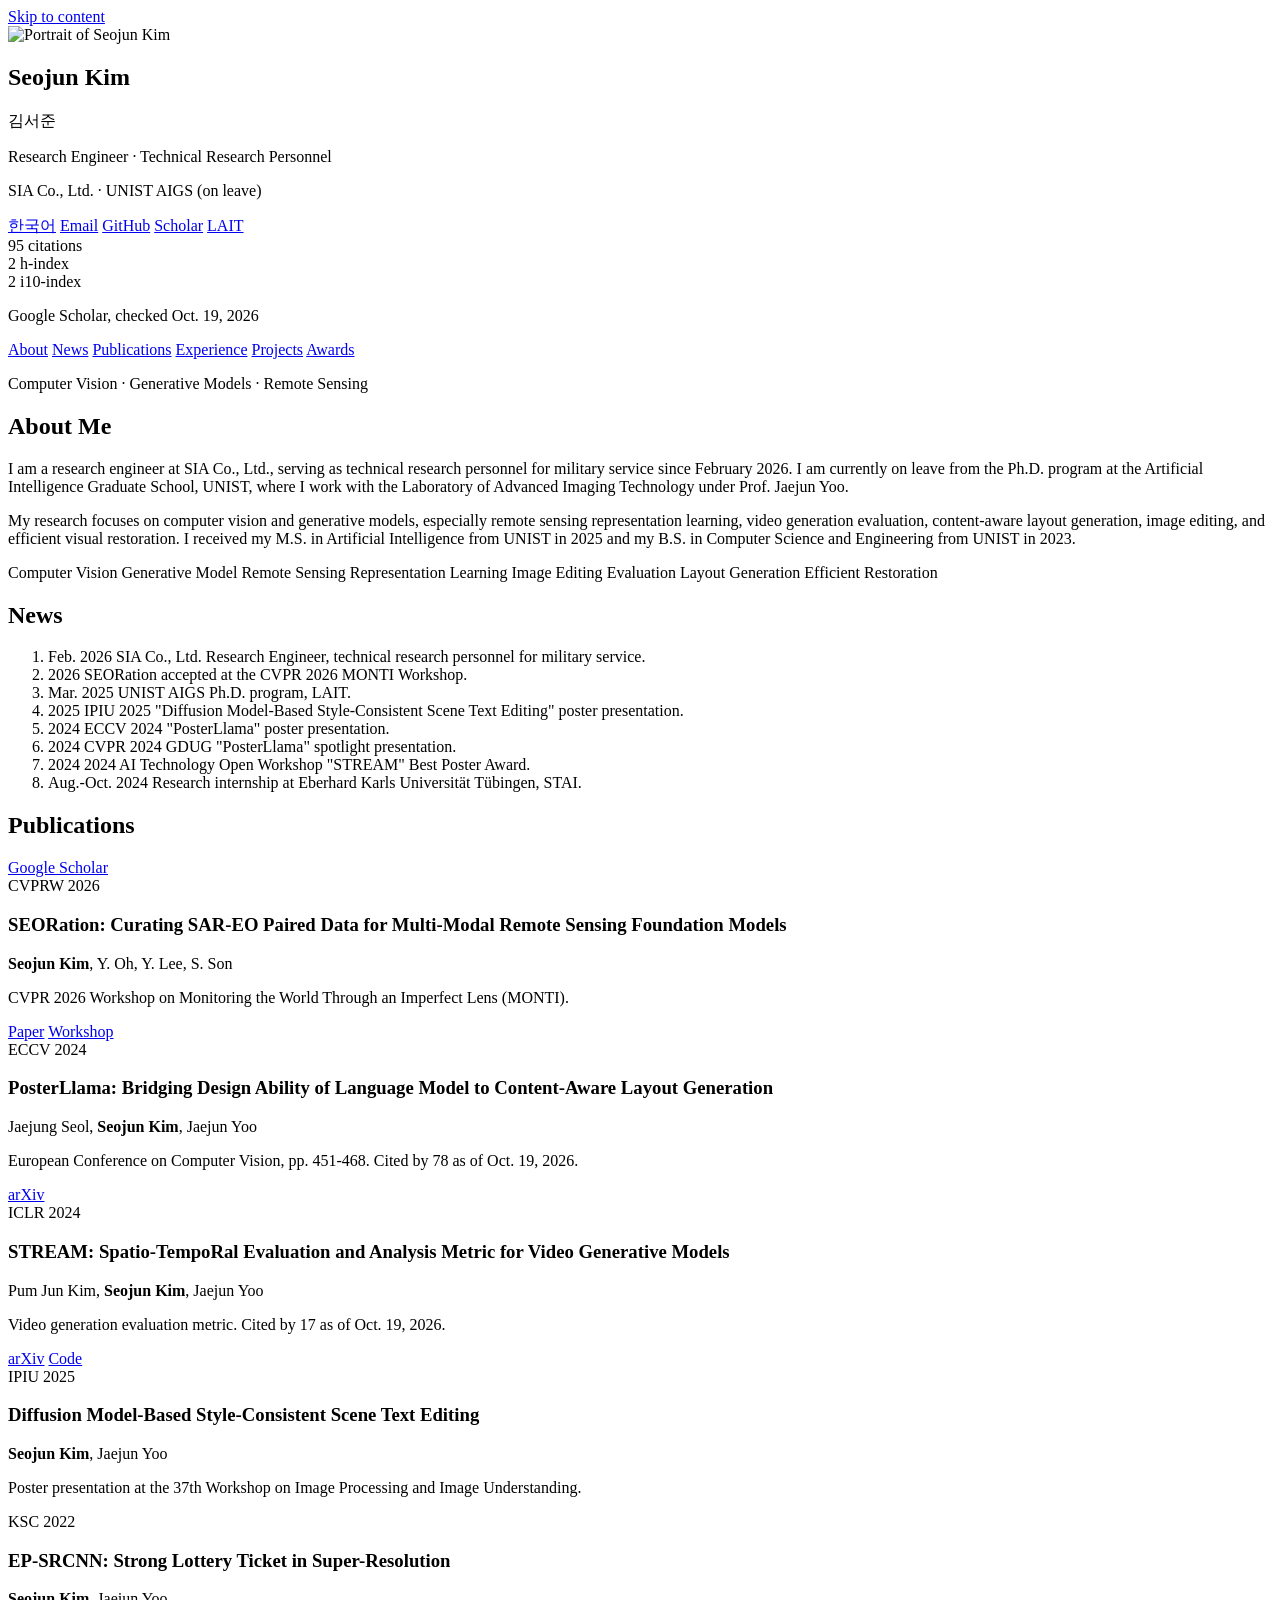
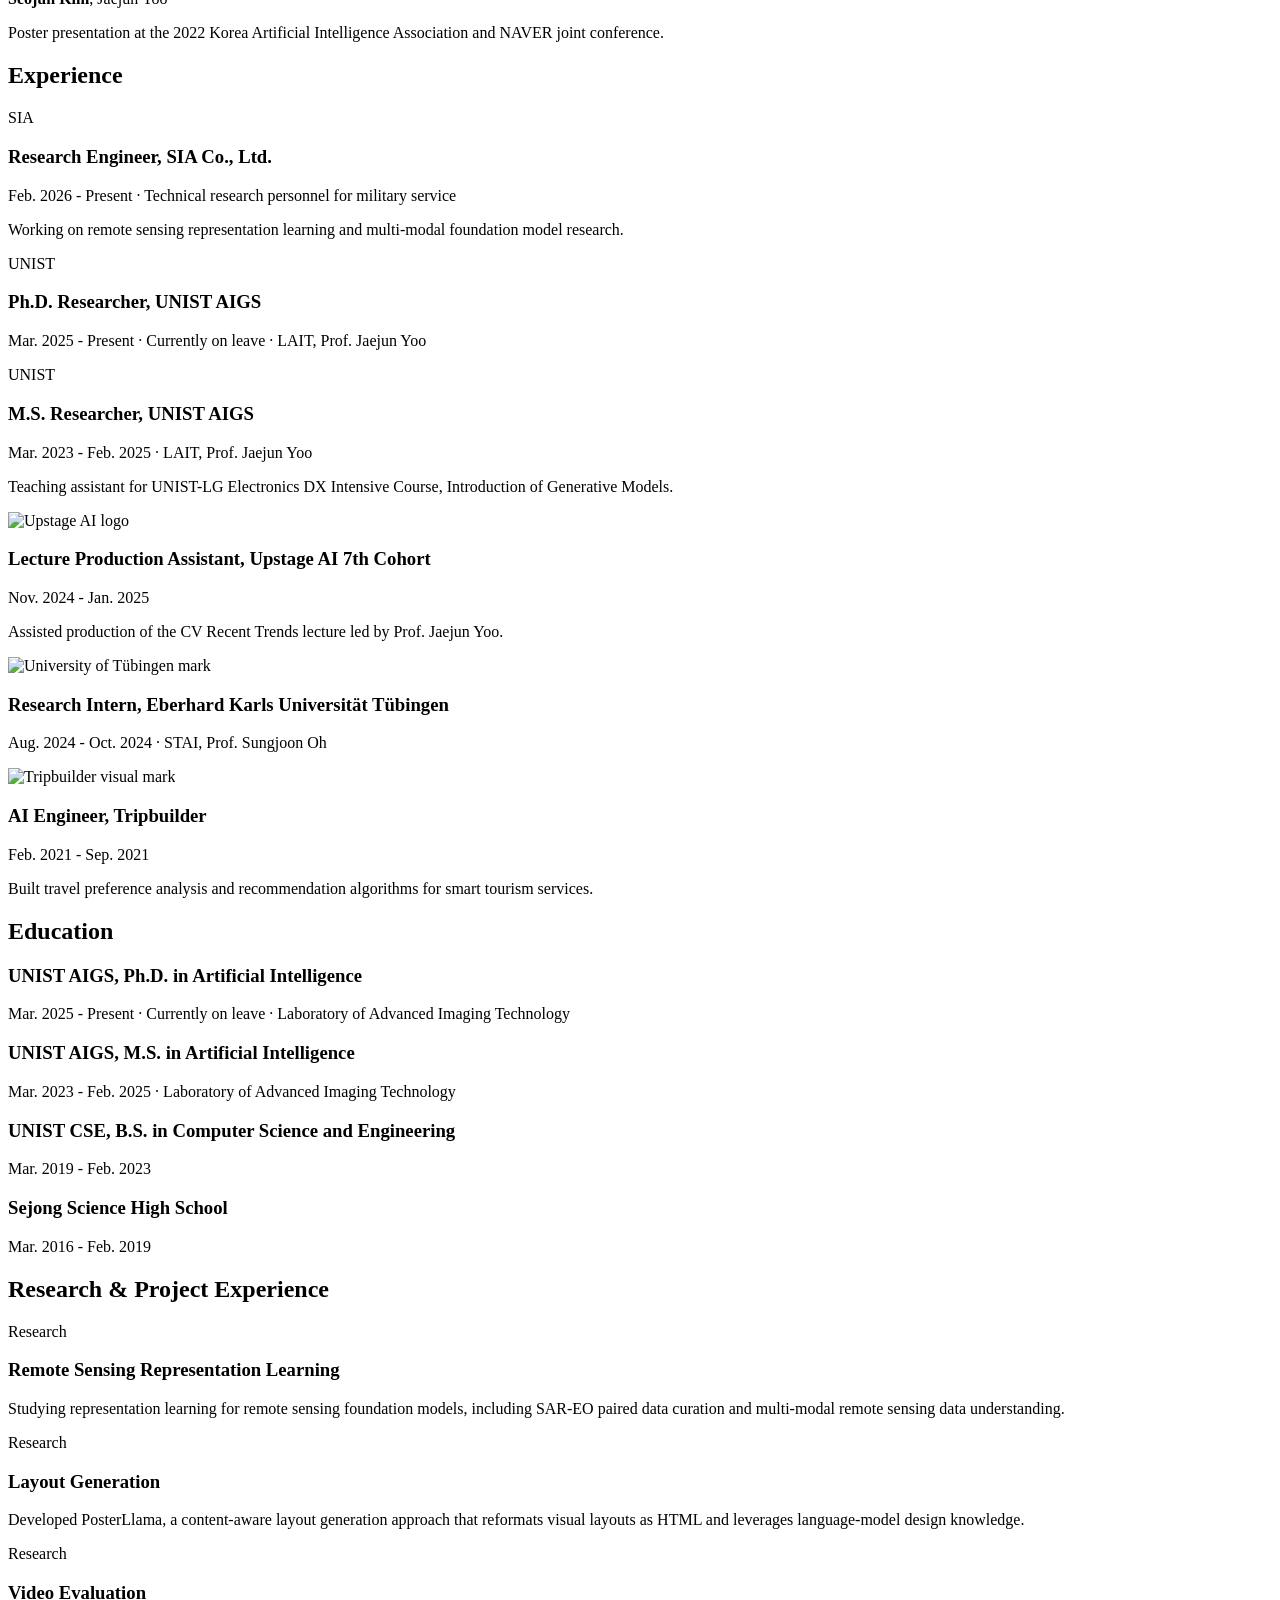
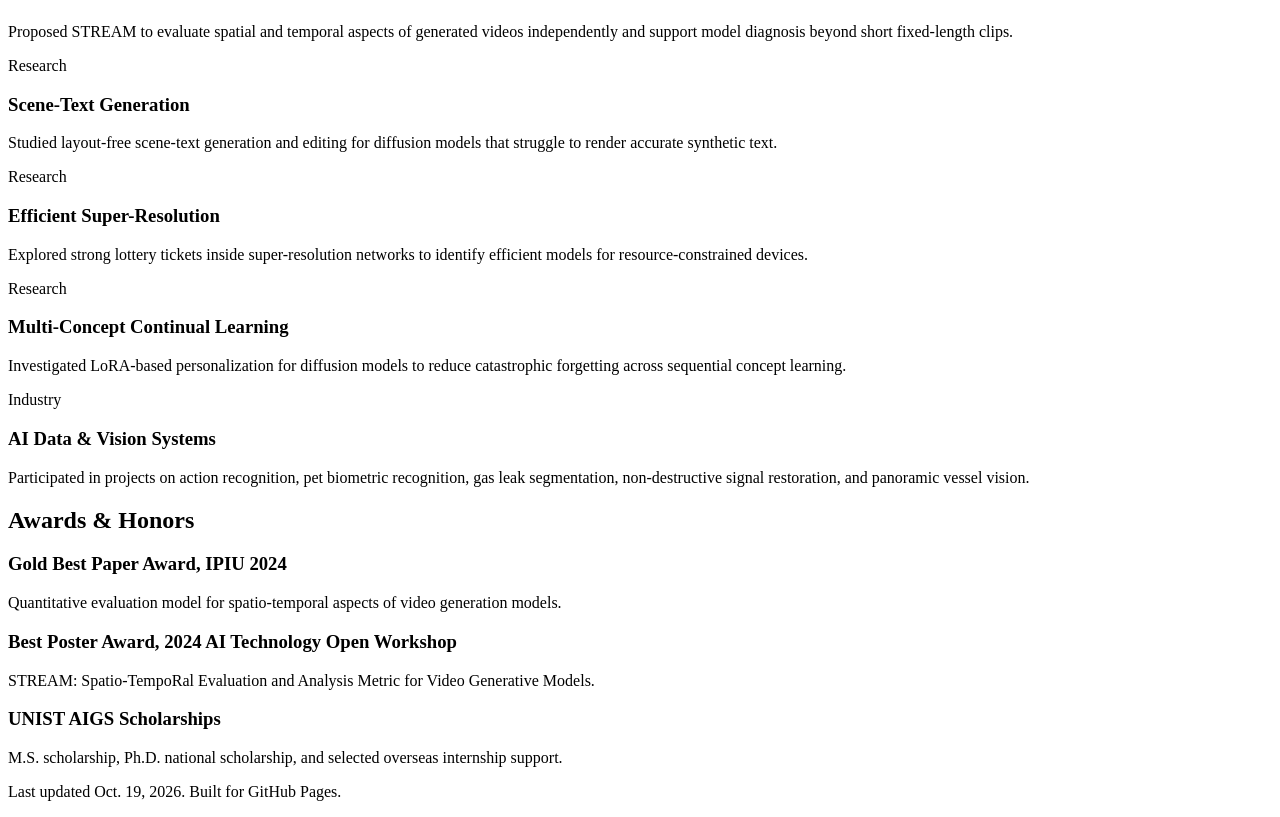
==== index.html @ ec5e0b87 "Update SEORation workshop venue and Scholar citation counts" ====
<!doctype html>
<html lang="en">
  <head>
    <meta charset="utf-8" />
    <meta name="viewport" content="width=device-width, initial-scale=1" />
    <title>Seojun Kim | Research Engineer, SIA</title>
    <meta
      name="description"
      content="Seojun Kim is a research engineer at SIA and a Ph.D. student on leave from AIGS, UNIST, working on computer vision, generative models, image editing, evaluation, and remote sensing representation learning."
    />
    <meta property="og:title" content="Seojun Kim | Research Engineer, SIA" />
    <meta
      property="og:description"
      content="Computer vision researcher working on generative models, image editing, layout generation, evaluation, and remote sensing representation learning."
    />
    <meta property="og:type" content="website" />
    <meta property="og:image" content="assets/profile.jpg" />
    <link rel="alternate" hreflang="en" href="index.html" />
    <link rel="alternate" hreflang="ko" href="ko.html" />
    <link rel="icon" href="assets/favicon.svg" type="image/svg+xml" />
    <link rel="stylesheet" href="styles.css" />
  </head>
  <body>
    <a class="skip-link" href="#content">Skip to content</a>
    <div class="site-shell">
      <aside class="profile-panel" aria-label="Profile">
        <div class="profile-card">
          <img class="portrait" src="assets/profile.jpg" alt="Portrait of Seojun Kim" />
          <h1>Seojun Kim</h1>
          <p class="korean-name">김서준</p>
          <p class="role">Research Engineer · Technical Research Personnel</p>
          <p class="affiliation">SIA Co., Ltd. · UNIST AIGS (on leave)</p>

          <div class="profile-links" aria-label="Profile links">
            <a href="ko.html">한국어</a>
            <a href="mailto:seojun.kim@unist.ac.kr">Email</a>
            <a href="https://github.com/pro2nit" target="_blank" rel="noreferrer">GitHub</a>
            <a
              href="https://scholar.google.com/citations?user=A7OStRMAAAAJ&hl=en"
              target="_blank"
              rel="noreferrer"
              >Scholar</a
            >
            <a href="https://sites.google.com/view/jaejunyoo" target="_blank" rel="noreferrer">LAIT</a>
          </div>
        </div>

        <div class="quick-facts" aria-label="Quick facts">
          <div>
            <span class="fact-number">95</span>
            <span class="fact-label">citations</span>
          </div>
          <div>
            <span class="fact-number">2</span>
            <span class="fact-label">h-index</span>
          </div>
          <div>
            <span class="fact-number">2</span>
            <span class="fact-label">i10-index</span>
          </div>
          <p>Google Scholar, checked <time datetime="2026-10-19">Oct. 19, 2026</time></p>
        </div>

        <nav class="side-nav" aria-label="Page sections">
          <a href="#about">About</a>
          <a href="#news">News</a>
          <a href="#publications">Publications</a>
          <a href="#experience">Experience</a>
          <a href="#projects">Projects</a>
          <a href="#awards">Awards</a>
        </nav>
      </aside>

      <main id="content">
        <section id="about" class="section intro">
          <p class="eyebrow">Computer Vision · Generative Models · Remote Sensing</p>
          <h2>About Me</h2>
          <p>
            I am a research engineer at SIA Co., Ltd., serving as technical research personnel for
            military service since February 2026. I am currently on leave from the Ph.D. program at the
            Artificial Intelligence Graduate School, UNIST, where I work with the Laboratory of Advanced
            Imaging Technology under Prof. Jaejun Yoo.
          </p>
          <p>
            My research focuses on computer vision and generative models, especially remote sensing
            representation learning, video generation evaluation, content-aware layout generation, image
            editing, and efficient visual restoration. I received my M.S. in Artificial Intelligence from
            UNIST in 2025 and my B.S. in Computer Science and Engineering from UNIST in 2023.
          </p>

          <div class="interest-grid" aria-label="Research interests">
            <span>Computer Vision</span>
            <span>Generative Model</span>
            <span>Remote Sensing</span>
            <span>Representation Learning</span>
            <span>Image Editing</span>
            <span>Evaluation</span>
            <span>Layout Generation</span>
            <span>Efficient Restoration</span>
          </div>
        </section>

        <section id="news" class="section">
          <h2>News</h2>
          <ol class="news-list">
            <li>
              <time datetime="2026-02">Feb. 2026</time>
              SIA Co., Ltd. Research Engineer, technical research personnel for military service.
            </li>
            <li>
              <time datetime="2026">2026</time>
              SEORation accepted at the CVPR 2026 MONTI Workshop.
            </li>
            <li>
              <time datetime="2025-03">Mar. 2025</time>
              UNIST AIGS Ph.D. program, LAIT.
            </li>
            <li>
              <time datetime="2025">2025</time>
              IPIU 2025 "Diffusion Model-Based Style-Consistent Scene Text Editing" poster presentation.
            </li>
            <li>
              <time datetime="2024">2024</time>
              ECCV 2024 "PosterLlama" poster presentation.
            </li>
            <li>
              <time datetime="2024">2024</time>
              CVPR 2024 GDUG "PosterLlama" spotlight presentation.
            </li>
            <li>
              <time datetime="2024">2024</time>
              2024 AI Technology Open Workshop "STREAM" Best Poster Award.
            </li>
            <li>
              <time datetime="2024-08">Aug.-Oct. 2024</time>
              Research internship at Eberhard Karls Universität Tübingen, STAI.
            </li>
          </ol>
        </section>

        <section id="publications" class="section">
          <div class="section-heading">
            <h2>Publications</h2>
            <a
              href="https://scholar.google.com/citations?user=A7OStRMAAAAJ&hl=en"
              target="_blank"
              rel="noreferrer"
              >Google Scholar</a
            >
          </div>

          <article class="publication">
            <div class="venue">CVPRW 2026</div>
            <div>
              <h3>SEORation: Curating SAR-EO Paired Data for Multi-Modal Remote Sensing Foundation Models</h3>
              <p class="authors"><strong>Seojun Kim</strong>, Y. Oh, Y. Lee, S. Son</p>
              <p class="meta">
                CVPR 2026 Workshop on Monitoring the World Through an Imperfect Lens (MONTI).
              </p>
              <a href="https://openreview.net/forum?id=Ob6eVCvPUp" target="_blank" rel="noreferrer">Paper</a>
              <a href="https://sites.google.com/view/monti2026/home" target="_blank" rel="noreferrer"
                >Workshop</a
              >
            </div>
          </article>

          <article class="publication">
            <div class="venue">ECCV 2024</div>
            <div>
              <h3>PosterLlama: Bridging Design Ability of Language Model to Content-Aware Layout Generation</h3>
              <p class="authors">Jaejung Seol, <strong>Seojun Kim</strong>, Jaejun Yoo</p>
              <p class="meta">European Conference on Computer Vision, pp. 451-468. Cited by 78 as of Oct. 19, 2026.</p>
              <a href="https://arxiv.org/abs/2404.00995" target="_blank" rel="noreferrer">arXiv</a>
            </div>
          </article>

          <article class="publication">
            <div class="venue">ICLR 2024</div>
            <div>
              <h3>STREAM: Spatio-TempoRal Evaluation and Analysis Metric for Video Generative Models</h3>
              <p class="authors">Pum Jun Kim, <strong>Seojun Kim</strong>, Jaejun Yoo</p>
              <p class="meta">Video generation evaluation metric. Cited by 17 as of Oct. 19, 2026.</p>
              <a href="https://arxiv.org/abs/2403.09669" target="_blank" rel="noreferrer">arXiv</a>
              <a href="https://github.com/pro2nit/STREAM" target="_blank" rel="noreferrer">Code</a>
            </div>
          </article>

          <article class="publication">
            <div class="venue">IPIU 2025</div>
            <div>
              <h3>Diffusion Model-Based Style-Consistent Scene Text Editing</h3>
              <p class="authors"><strong>Seojun Kim</strong>, Jaejun Yoo</p>
              <p class="meta">Poster presentation at the 37th Workshop on Image Processing and Image Understanding.</p>
            </div>
          </article>

          <article class="publication">
            <div class="venue">KSC 2022</div>
            <div>
              <h3>EP-SRCNN: Strong Lottery Ticket in Super-Resolution</h3>
              <p class="authors"><strong>Seojun Kim</strong>, Jaejun Yoo</p>
              <p class="meta">Poster presentation at the 2022 Korea Artificial Intelligence Association and NAVER joint conference.</p>
            </div>
          </article>
        </section>

        <section id="experience" class="section">
          <h2>Experience</h2>
          <div class="timeline">
            <article>
              <span class="org-mark" aria-label="SIA">SIA</span>
              <div>
                <h3>Research Engineer, SIA Co., Ltd.</h3>
                <p class="meta">Feb. 2026 - Present · Technical research personnel for military service</p>
                <p>Working on remote sensing representation learning and multi-modal foundation model research.</p>
              </div>
            </article>
            <article>
              <span class="org-mark" aria-label="UNIST">UNIST</span>
              <div>
                <h3>Ph.D. Researcher, UNIST AIGS</h3>
                <p class="meta">Mar. 2025 - Present · Currently on leave · LAIT, Prof. Jaejun Yoo</p>
              </div>
            </article>
            <article>
              <span class="org-mark" aria-label="UNIST">UNIST</span>
              <div>
                <h3>M.S. Researcher, UNIST AIGS</h3>
                <p class="meta">Mar. 2023 - Feb. 2025 · LAIT, Prof. Jaejun Yoo</p>
                <p>Teaching assistant for UNIST-LG Electronics DX Intensive Course, Introduction of Generative Models.</p>
              </div>
            </article>
            <article>
              <img src="assets/upstageai_logo.jpeg" alt="Upstage AI logo" />
              <div>
                <h3>Lecture Production Assistant, Upstage AI 7th Cohort</h3>
                <p class="meta">Nov. 2024 - Jan. 2025</p>
                <p>Assisted production of the CV Recent Trends lecture led by Prof. Jaejun Yoo.</p>
              </div>
            </article>
            <article>
              <img src="assets/tubingen.png" alt="University of Tübingen mark" />
              <div>
                <h3>Research Intern, Eberhard Karls Universität Tübingen</h3>
                <p class="meta">Aug. 2024 - Oct. 2024 · STAI, Prof. Sungjoon Oh</p>
              </div>
            </article>
            <article>
              <img src="assets/tripbuilder.png" alt="Tripbuilder visual mark" />
              <div>
                <h3>AI Engineer, Tripbuilder</h3>
                <p class="meta">Feb. 2021 - Sep. 2021</p>
                <p>Built travel preference analysis and recommendation algorithms for smart tourism services.</p>
              </div>
            </article>
          </div>
        </section>

        <section id="education" class="section">
          <h2>Education</h2>
          <div class="compact-list">
            <article>
              <h3>UNIST AIGS, Ph.D. in Artificial Intelligence</h3>
              <p>Mar. 2025 - Present · Currently on leave · Laboratory of Advanced Imaging Technology</p>
            </article>
            <article>
              <h3>UNIST AIGS, M.S. in Artificial Intelligence</h3>
              <p>Mar. 2023 - Feb. 2025 · Laboratory of Advanced Imaging Technology</p>
            </article>
            <article>
              <h3>UNIST CSE, B.S. in Computer Science and Engineering</h3>
              <p>Mar. 2019 - Feb. 2023</p>
            </article>
            <article>
              <h3>Sejong Science High School</h3>
              <p>Mar. 2016 - Feb. 2019</p>
            </article>
          </div>
        </section>

        <section id="projects" class="section">
          <h2>Research & Project Experience</h2>
          <div class="project-grid">
            <article>
              <span class="tag">Research</span>
              <h3>Remote Sensing Representation Learning</h3>
              <p>
                Studying representation learning for remote sensing foundation models, including SAR-EO paired data
                curation and multi-modal remote sensing data understanding.
              </p>
            </article>
            <article>
              <span class="tag">Research</span>
              <h3>Layout Generation</h3>
              <p>
                Developed PosterLlama, a content-aware layout generation approach that reformats visual layouts as HTML
                and leverages language-model design knowledge.
              </p>
            </article>
            <article>
              <span class="tag">Research</span>
              <h3>Video Evaluation</h3>
              <p>
                Proposed STREAM to evaluate spatial and temporal aspects of generated videos independently and support
                model diagnosis beyond short fixed-length clips.
              </p>
            </article>
            <article>
              <span class="tag">Research</span>
              <h3>Scene-Text Generation</h3>
              <p>
                Studied layout-free scene-text generation and editing for diffusion models that struggle to render
                accurate synthetic text.
              </p>
            </article>
            <article>
              <span class="tag">Research</span>
              <h3>Efficient Super-Resolution</h3>
              <p>
                Explored strong lottery tickets inside super-resolution networks to identify efficient models for
                resource-constrained devices.
              </p>
            </article>
            <article>
              <span class="tag">Research</span>
              <h3>Multi-Concept Continual Learning</h3>
              <p>
                Investigated LoRA-based personalization for diffusion models to reduce catastrophic forgetting across
                sequential concept learning.
              </p>
            </article>
            <article>
              <span class="tag">Industry</span>
              <h3>AI Data & Vision Systems</h3>
              <p>
                Participated in projects on action recognition, pet biometric recognition, gas leak segmentation,
                non-destructive signal restoration, and panoramic vessel vision.
              </p>
            </article>
          </div>
        </section>

        <section id="awards" class="section">
          <h2>Awards & Honors</h2>
          <div class="compact-list">
            <article>
              <h3>Gold Best Paper Award, IPIU 2024</h3>
              <p>Quantitative evaluation model for spatio-temporal aspects of video generation models.</p>
            </article>
            <article>
              <h3>Best Poster Award, 2024 AI Technology Open Workshop</h3>
              <p>STREAM: Spatio-TempoRal Evaluation and Analysis Metric for Video Generative Models.</p>
            </article>
            <article>
              <h3>UNIST AIGS Scholarships</h3>
              <p>M.S. scholarship, Ph.D. national scholarship, and selected overseas internship support.</p>
            </article>
          </div>
        </section>

        <footer class="site-footer">
          <p>Last updated <time datetime="2026-10-19">Oct. 19, 2026</time>. Built for GitHub Pages.</p>
        </footer>
      </main>
    </div>
  </body>
</html>
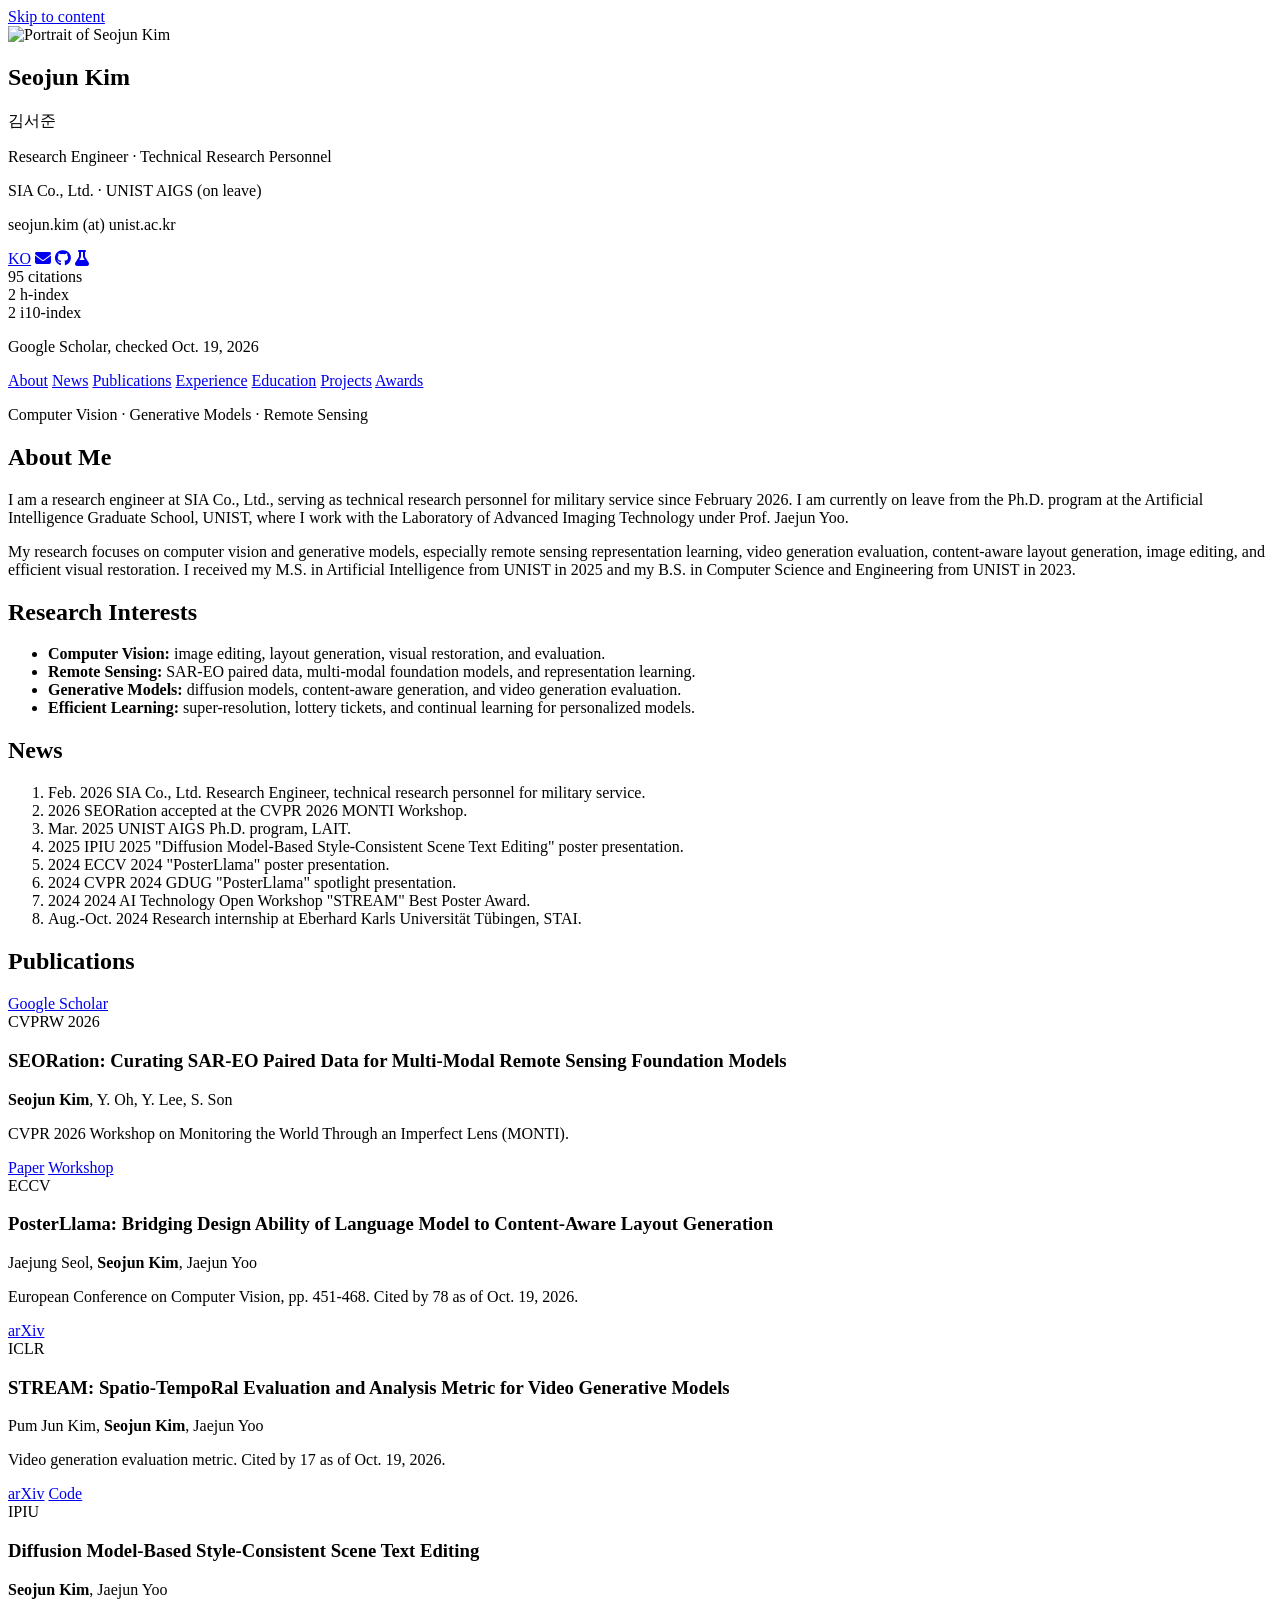
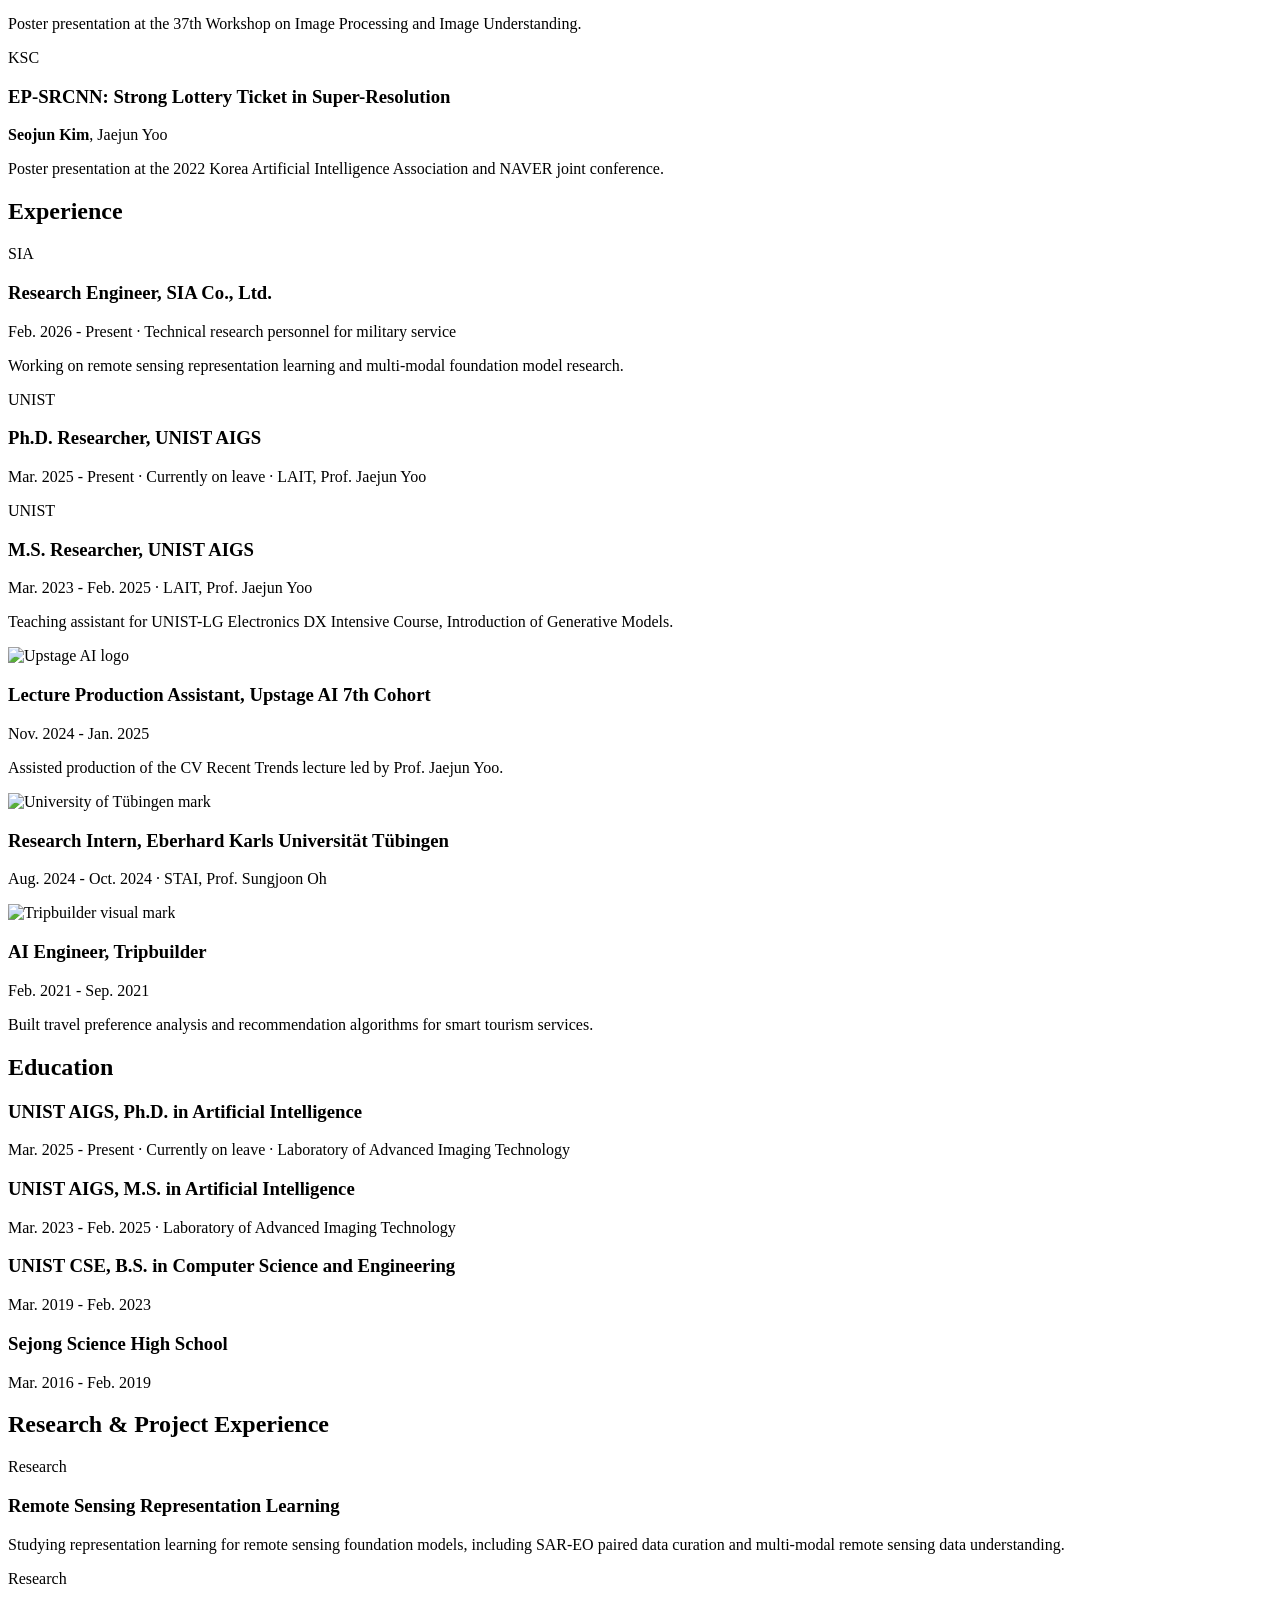
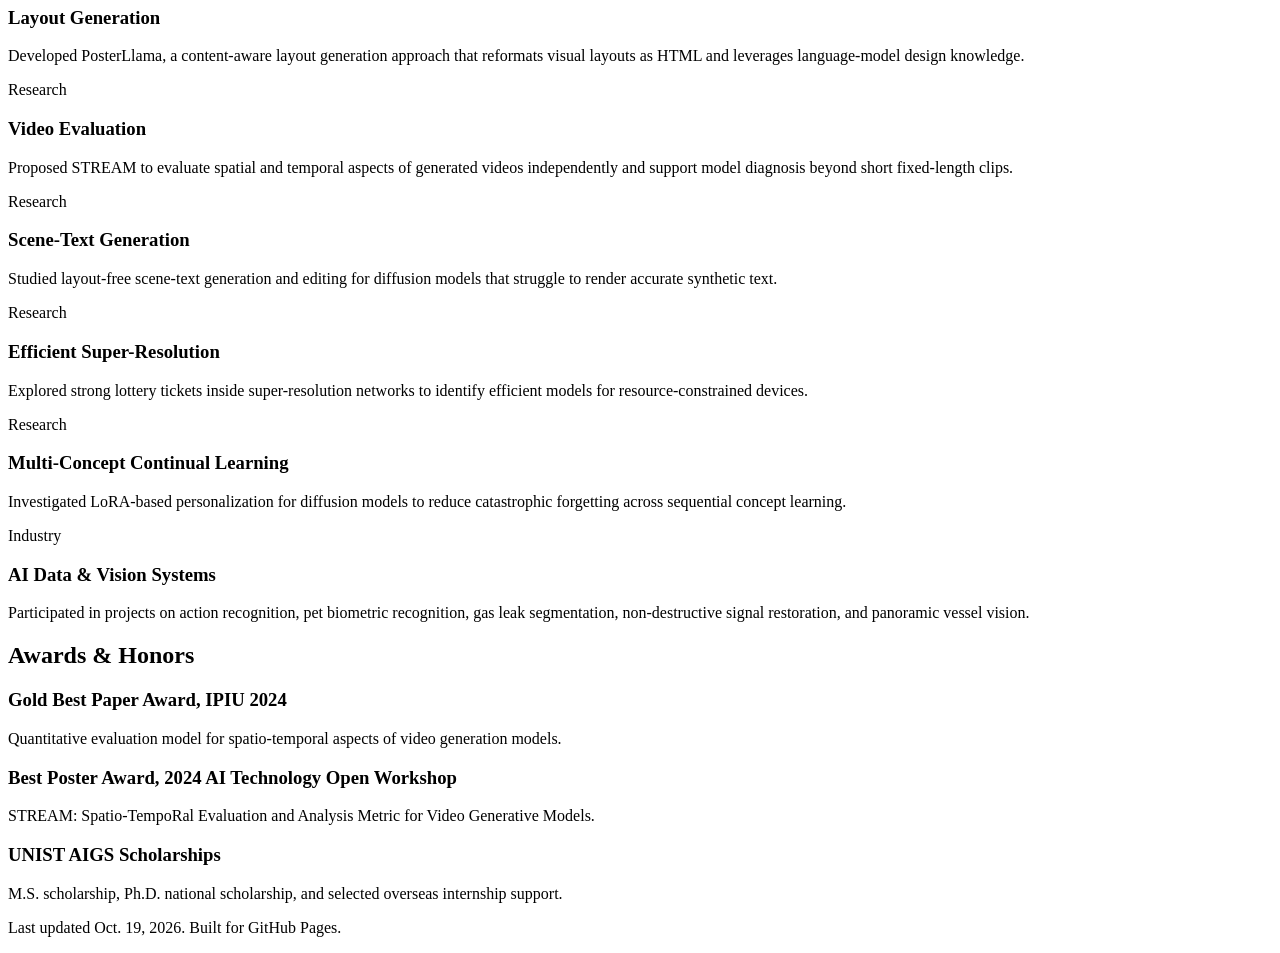
==== commit 8b9ace1b: "Update SEORation workshop venue and Scholar citation counts" ====
--- a/index.html
+++ b/index.html
@@ -8,6 +8,7 @@
       name="description"
       content="Seojun Kim is a research engineer at SIA and a Ph.D. student on leave from AIGS, UNIST, working on computer vision, generative models, image editing, evaluation, and remote sensing representation learning."
     />
+    <meta name="author" content="Seojun Kim" />
     <meta property="og:title" content="Seojun Kim | Research Engineer, SIA" />
     <meta
       property="og:description"
@@ -15,6 +16,14 @@
     />
     <meta property="og:type" content="website" />
     <meta property="og:image" content="assets/profile.jpg" />
+    <link
+      rel="stylesheet"
+      href="https://cdnjs.cloudflare.com/ajax/libs/academicons/1.8.6/css/academicons.min.css"
+    />
+    <link
+      rel="stylesheet"
+      href="https://cdnjs.cloudflare.com/ajax/libs/font-awesome/6.4.2/css/all.min.css"
+    />
     <link rel="alternate" hreflang="en" href="index.html" />
     <link rel="alternate" hreflang="ko" href="ko.html" />
     <link rel="icon" href="assets/favicon.svg" type="image/svg+xml" />
@@ -30,18 +39,32 @@
           <p class="korean-name">김서준</p>
           <p class="role">Research Engineer · Technical Research Personnel</p>
           <p class="affiliation">SIA Co., Ltd. · UNIST AIGS (on leave)</p>
+          <p class="email-line">seojun.kim (at) unist.ac.kr</p>
 
           <div class="profile-links" aria-label="Profile links">
-            <a href="ko.html">한국어</a>
-            <a href="mailto:seojun.kim@unist.ac.kr">Email</a>
-            <a href="https://github.com/pro2nit" target="_blank" rel="noreferrer">GitHub</a>
+            <a href="ko.html" aria-label="Korean page" title="Korean">KO</a>
+            <a href="mailto:seojun.kim@unist.ac.kr" aria-label="Email" title="Email"
+              ><i class="fa-solid fa-envelope" aria-hidden="true"></i
+            ></a>
+            <a href="https://github.com/pro2nit" target="_blank" rel="me noreferrer" aria-label="GitHub" title="GitHub"
+              ><i class="fab fa-github" aria-hidden="true"></i
+            ></a>
             <a
               href="https://scholar.google.com/citations?user=A7OStRMAAAAJ&hl=en"
               target="_blank"
               rel="noreferrer"
-              >Scholar</a
+              aria-label="Google Scholar"
+              title="Google Scholar"
+              ><i class="ai ai-google-scholar" aria-hidden="true"></i
             >
-            <a href="https://sites.google.com/view/jaejunyoo" target="_blank" rel="noreferrer">LAIT</a>
+            <a
+              href="https://sites.google.com/view/jaejunyoo"
+              target="_blank"
+              rel="noreferrer"
+              aria-label="LAIT"
+              title="LAIT"
+              ><i class="fa-solid fa-flask" aria-hidden="true"></i
+            ></a>
           </div>
         </div>
 
@@ -66,6 +89,7 @@
           <a href="#news">News</a>
           <a href="#publications">Publications</a>
           <a href="#experience">Experience</a>
+          <a href="#education">Education</a>
           <a href="#projects">Projects</a>
           <a href="#awards">Awards</a>
         </nav>
@@ -88,16 +112,13 @@
             UNIST in 2025 and my B.S. in Computer Science and Engineering from UNIST in 2023.
           </p>
 
-          <div class="interest-grid" aria-label="Research interests">
-            <span>Computer Vision</span>
-            <span>Generative Model</span>
-            <span>Remote Sensing</span>
-            <span>Representation Learning</span>
-            <span>Image Editing</span>
-            <span>Evaluation</span>
-            <span>Layout Generation</span>
-            <span>Efficient Restoration</span>
-          </div>
+          <h2 id="research-interests">Research Interests</h2>
+          <ul class="interest-list" aria-label="Research interests">
+            <li><strong>Computer Vision:</strong> image editing, layout generation, visual restoration, and evaluation.</li>
+            <li><strong>Remote Sensing:</strong> SAR-EO paired data, multi-modal foundation models, and representation learning.</li>
+            <li><strong>Generative Models:</strong> diffusion models, content-aware generation, and video generation evaluation.</li>
+            <li><strong>Efficient Learning:</strong> super-resolution, lottery tickets, and continual learning for personalized models.</li>
+          </ul>
         </section>
 
         <section id="news" class="section">
@@ -150,7 +171,7 @@
           </div>
 
           <article class="publication">
-            <div class="venue">CVPRW 2026</div>
+            <div class="pub-media"><span class="venue">CVPRW 2026</span></div>
             <div>
               <h3>SEORation: Curating SAR-EO Paired Data for Multi-Modal Remote Sensing Foundation Models</h3>
               <p class="authors"><strong>Seojun Kim</strong>, Y. Oh, Y. Lee, S. Son</p>
@@ -165,7 +186,7 @@
           </article>
 
           <article class="publication">
-            <div class="venue">ECCV 2024</div>
+            <div class="pub-media"><span class="venue">ECCV</span></div>
             <div>
               <h3>PosterLlama: Bridging Design Ability of Language Model to Content-Aware Layout Generation</h3>
               <p class="authors">Jaejung Seol, <strong>Seojun Kim</strong>, Jaejun Yoo</p>
@@ -175,7 +196,7 @@
           </article>
 
           <article class="publication">
-            <div class="venue">ICLR 2024</div>
+            <div class="pub-media"><span class="venue">ICLR</span></div>
             <div>
               <h3>STREAM: Spatio-TempoRal Evaluation and Analysis Metric for Video Generative Models</h3>
               <p class="authors">Pum Jun Kim, <strong>Seojun Kim</strong>, Jaejun Yoo</p>
@@ -186,7 +207,7 @@
           </article>
 
           <article class="publication">
-            <div class="venue">IPIU 2025</div>
+            <div class="pub-media"><span class="venue">IPIU</span></div>
             <div>
               <h3>Diffusion Model-Based Style-Consistent Scene Text Editing</h3>
               <p class="authors"><strong>Seojun Kim</strong>, Jaejun Yoo</p>
@@ -195,7 +216,7 @@
           </article>
 
           <article class="publication">
-            <div class="venue">KSC 2022</div>
+            <div class="pub-media"><span class="venue">KSC</span></div>
             <div>
               <h3>EP-SRCNN: Strong Lottery Ticket in Super-Resolution</h3>
               <p class="authors"><strong>Seojun Kim</strong>, Jaejun Yoo</p>
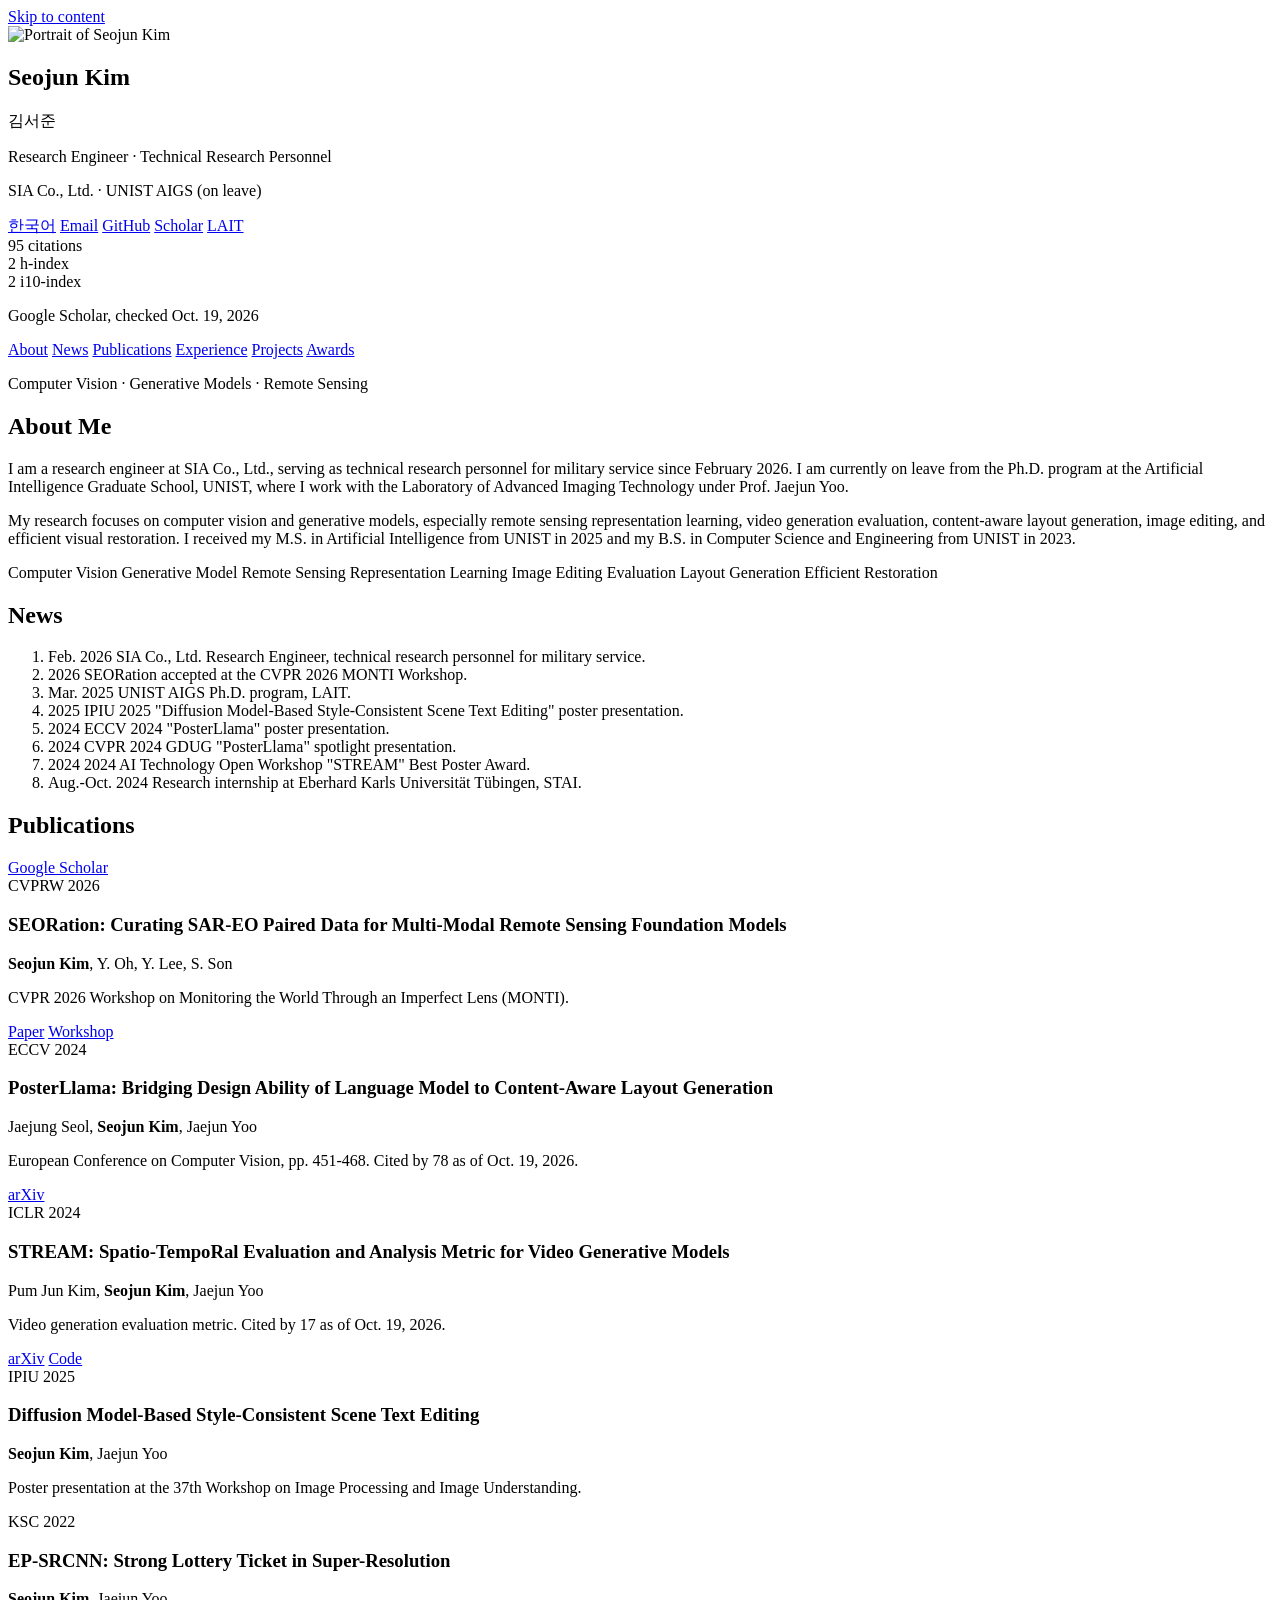
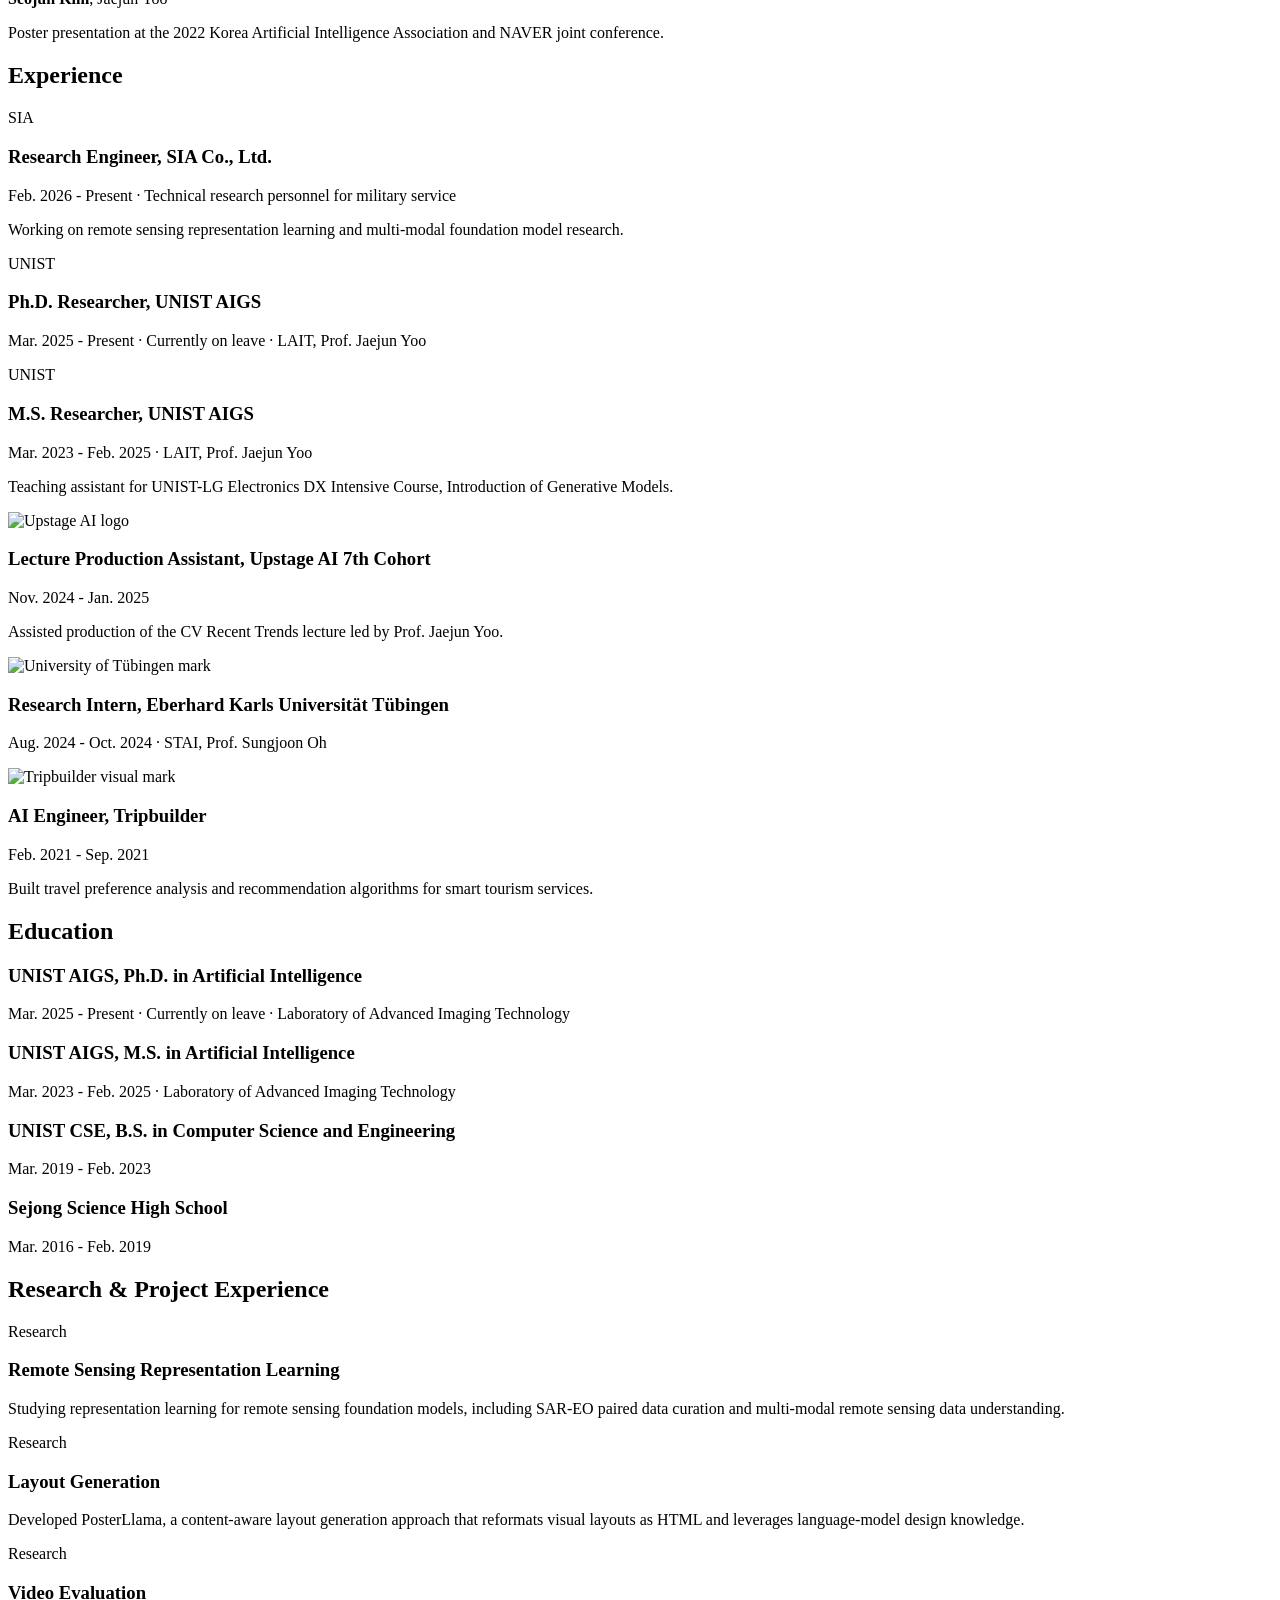
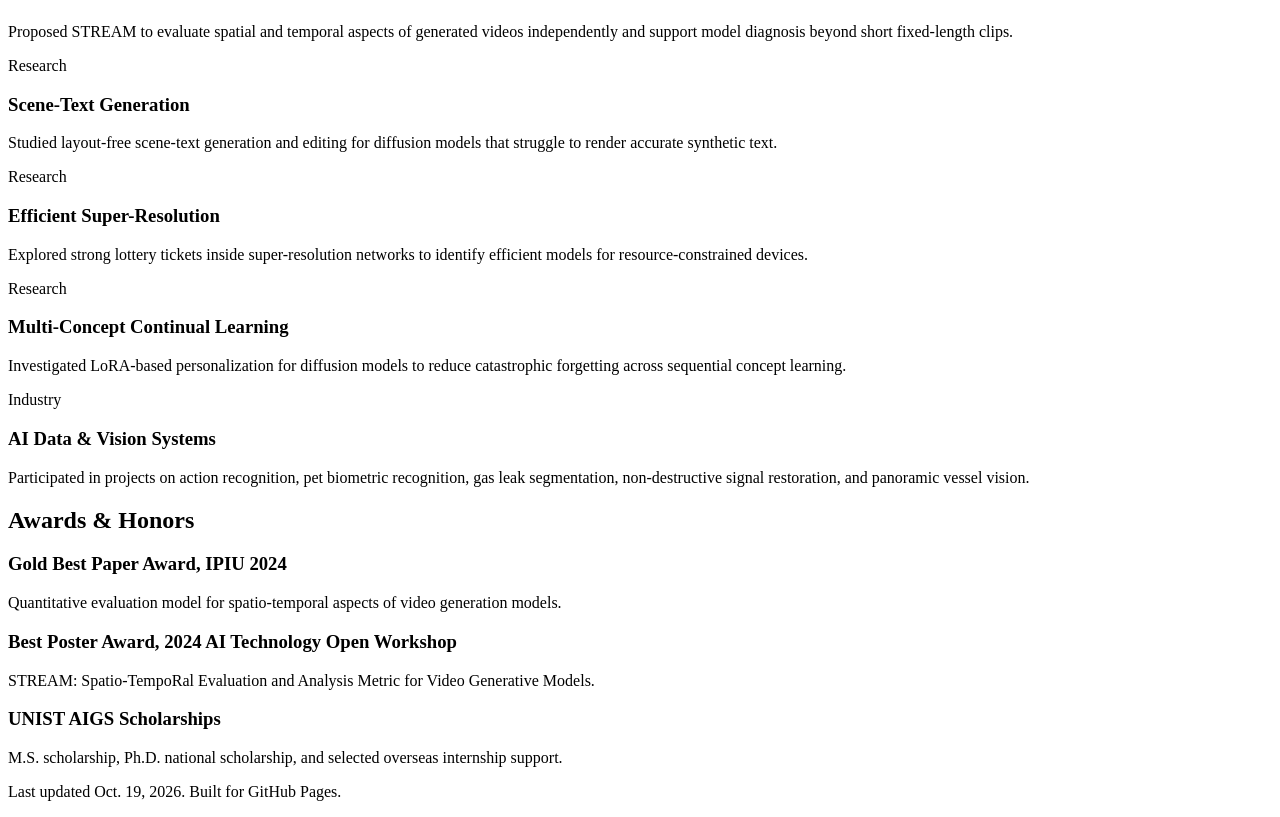
==== commit 7e3c3dd9: "Use root homepage URL and redirect legacy page links" ====
--- a/index.html
+++ b/index.html
@@ -8,22 +8,15 @@
       name="description"
       content="Seojun Kim is a research engineer at SIA and a Ph.D. student on leave from AIGS, UNIST, working on computer vision, generative models, image editing, evaluation, and remote sensing representation learning."
     />
-    <meta name="author" content="Seojun Kim" />
     <meta property="og:title" content="Seojun Kim | Research Engineer, SIA" />
     <meta
       property="og:description"
       content="Computer vision researcher working on generative models, image editing, layout generation, evaluation, and remote sensing representation learning."
     />
     <meta property="og:type" content="website" />
+    <meta property="og:url" content="https://pro2nit.github.io/" />
     <meta property="og:image" content="assets/profile.jpg" />
-    <link
-      rel="stylesheet"
-      href="https://cdnjs.cloudflare.com/ajax/libs/academicons/1.8.6/css/academicons.min.css"
-    />
-    <link
-      rel="stylesheet"
-      href="https://cdnjs.cloudflare.com/ajax/libs/font-awesome/6.4.2/css/all.min.css"
-    />
+    <link rel="canonical" href="https://pro2nit.github.io/" />
     <link rel="alternate" hreflang="en" href="index.html" />
     <link rel="alternate" hreflang="ko" href="ko.html" />
     <link rel="icon" href="assets/favicon.svg" type="image/svg+xml" />
@@ -39,32 +32,18 @@
           <p class="korean-name">김서준</p>
           <p class="role">Research Engineer · Technical Research Personnel</p>
           <p class="affiliation">SIA Co., Ltd. · UNIST AIGS (on leave)</p>
-          <p class="email-line">seojun.kim (at) unist.ac.kr</p>
 
           <div class="profile-links" aria-label="Profile links">
-            <a href="ko.html" aria-label="Korean page" title="Korean">KO</a>
-            <a href="mailto:seojun.kim@unist.ac.kr" aria-label="Email" title="Email"
-              ><i class="fa-solid fa-envelope" aria-hidden="true"></i
-            ></a>
-            <a href="https://github.com/pro2nit" target="_blank" rel="me noreferrer" aria-label="GitHub" title="GitHub"
-              ><i class="fab fa-github" aria-hidden="true"></i
-            ></a>
+            <a href="ko.html">한국어</a>
+            <a href="mailto:seojun.kim@unist.ac.kr">Email</a>
+            <a href="https://github.com/pro2nit" target="_blank" rel="noreferrer">GitHub</a>
             <a
               href="https://scholar.google.com/citations?user=A7OStRMAAAAJ&hl=en"
               target="_blank"
               rel="noreferrer"
-              aria-label="Google Scholar"
-              title="Google Scholar"
-              ><i class="ai ai-google-scholar" aria-hidden="true"></i
+              >Scholar</a
             >
-            <a
-              href="https://sites.google.com/view/jaejunyoo"
-              target="_blank"
-              rel="noreferrer"
-              aria-label="LAIT"
-              title="LAIT"
-              ><i class="fa-solid fa-flask" aria-hidden="true"></i
-            ></a>
+            <a href="https://sites.google.com/view/jaejunyoo" target="_blank" rel="noreferrer">LAIT</a>
           </div>
         </div>
 
@@ -89,7 +68,6 @@
           <a href="#news">News</a>
           <a href="#publications">Publications</a>
           <a href="#experience">Experience</a>
-          <a href="#education">Education</a>
           <a href="#projects">Projects</a>
           <a href="#awards">Awards</a>
         </nav>
@@ -112,13 +90,16 @@
             UNIST in 2025 and my B.S. in Computer Science and Engineering from UNIST in 2023.
           </p>
 
-          <h2 id="research-interests">Research Interests</h2>
-          <ul class="interest-list" aria-label="Research interests">
-            <li><strong>Computer Vision:</strong> image editing, layout generation, visual restoration, and evaluation.</li>
-            <li><strong>Remote Sensing:</strong> SAR-EO paired data, multi-modal foundation models, and representation learning.</li>
-            <li><strong>Generative Models:</strong> diffusion models, content-aware generation, and video generation evaluation.</li>
-            <li><strong>Efficient Learning:</strong> super-resolution, lottery tickets, and continual learning for personalized models.</li>
-          </ul>
+          <div class="interest-grid" aria-label="Research interests">
+            <span>Computer Vision</span>
+            <span>Generative Model</span>
+            <span>Remote Sensing</span>
+            <span>Representation Learning</span>
+            <span>Image Editing</span>
+            <span>Evaluation</span>
+            <span>Layout Generation</span>
+            <span>Efficient Restoration</span>
+          </div>
         </section>
 
         <section id="news" class="section">
@@ -171,7 +152,7 @@
           </div>
 
           <article class="publication">
-            <div class="pub-media"><span class="venue">CVPRW 2026</span></div>
+            <div class="venue">CVPRW 2026</div>
             <div>
               <h3>SEORation: Curating SAR-EO Paired Data for Multi-Modal Remote Sensing Foundation Models</h3>
               <p class="authors"><strong>Seojun Kim</strong>, Y. Oh, Y. Lee, S. Son</p>
@@ -186,7 +167,7 @@
           </article>
 
           <article class="publication">
-            <div class="pub-media"><span class="venue">ECCV</span></div>
+            <div class="venue">ECCV 2024</div>
             <div>
               <h3>PosterLlama: Bridging Design Ability of Language Model to Content-Aware Layout Generation</h3>
               <p class="authors">Jaejung Seol, <strong>Seojun Kim</strong>, Jaejun Yoo</p>
@@ -196,7 +177,7 @@
           </article>
 
           <article class="publication">
-            <div class="pub-media"><span class="venue">ICLR</span></div>
+            <div class="venue">ICLR 2024</div>
             <div>
               <h3>STREAM: Spatio-TempoRal Evaluation and Analysis Metric for Video Generative Models</h3>
               <p class="authors">Pum Jun Kim, <strong>Seojun Kim</strong>, Jaejun Yoo</p>
@@ -207,7 +188,7 @@
           </article>
 
           <article class="publication">
-            <div class="pub-media"><span class="venue">IPIU</span></div>
+            <div class="venue">IPIU 2025</div>
             <div>
               <h3>Diffusion Model-Based Style-Consistent Scene Text Editing</h3>
               <p class="authors"><strong>Seojun Kim</strong>, Jaejun Yoo</p>
@@ -216,7 +197,7 @@
           </article>
 
           <article class="publication">
-            <div class="pub-media"><span class="venue">KSC</span></div>
+            <div class="venue">KSC 2022</div>
             <div>
               <h3>EP-SRCNN: Strong Lottery Ticket in Super-Resolution</h3>
               <p class="authors"><strong>Seojun Kim</strong>, Jaejun Yoo</p>
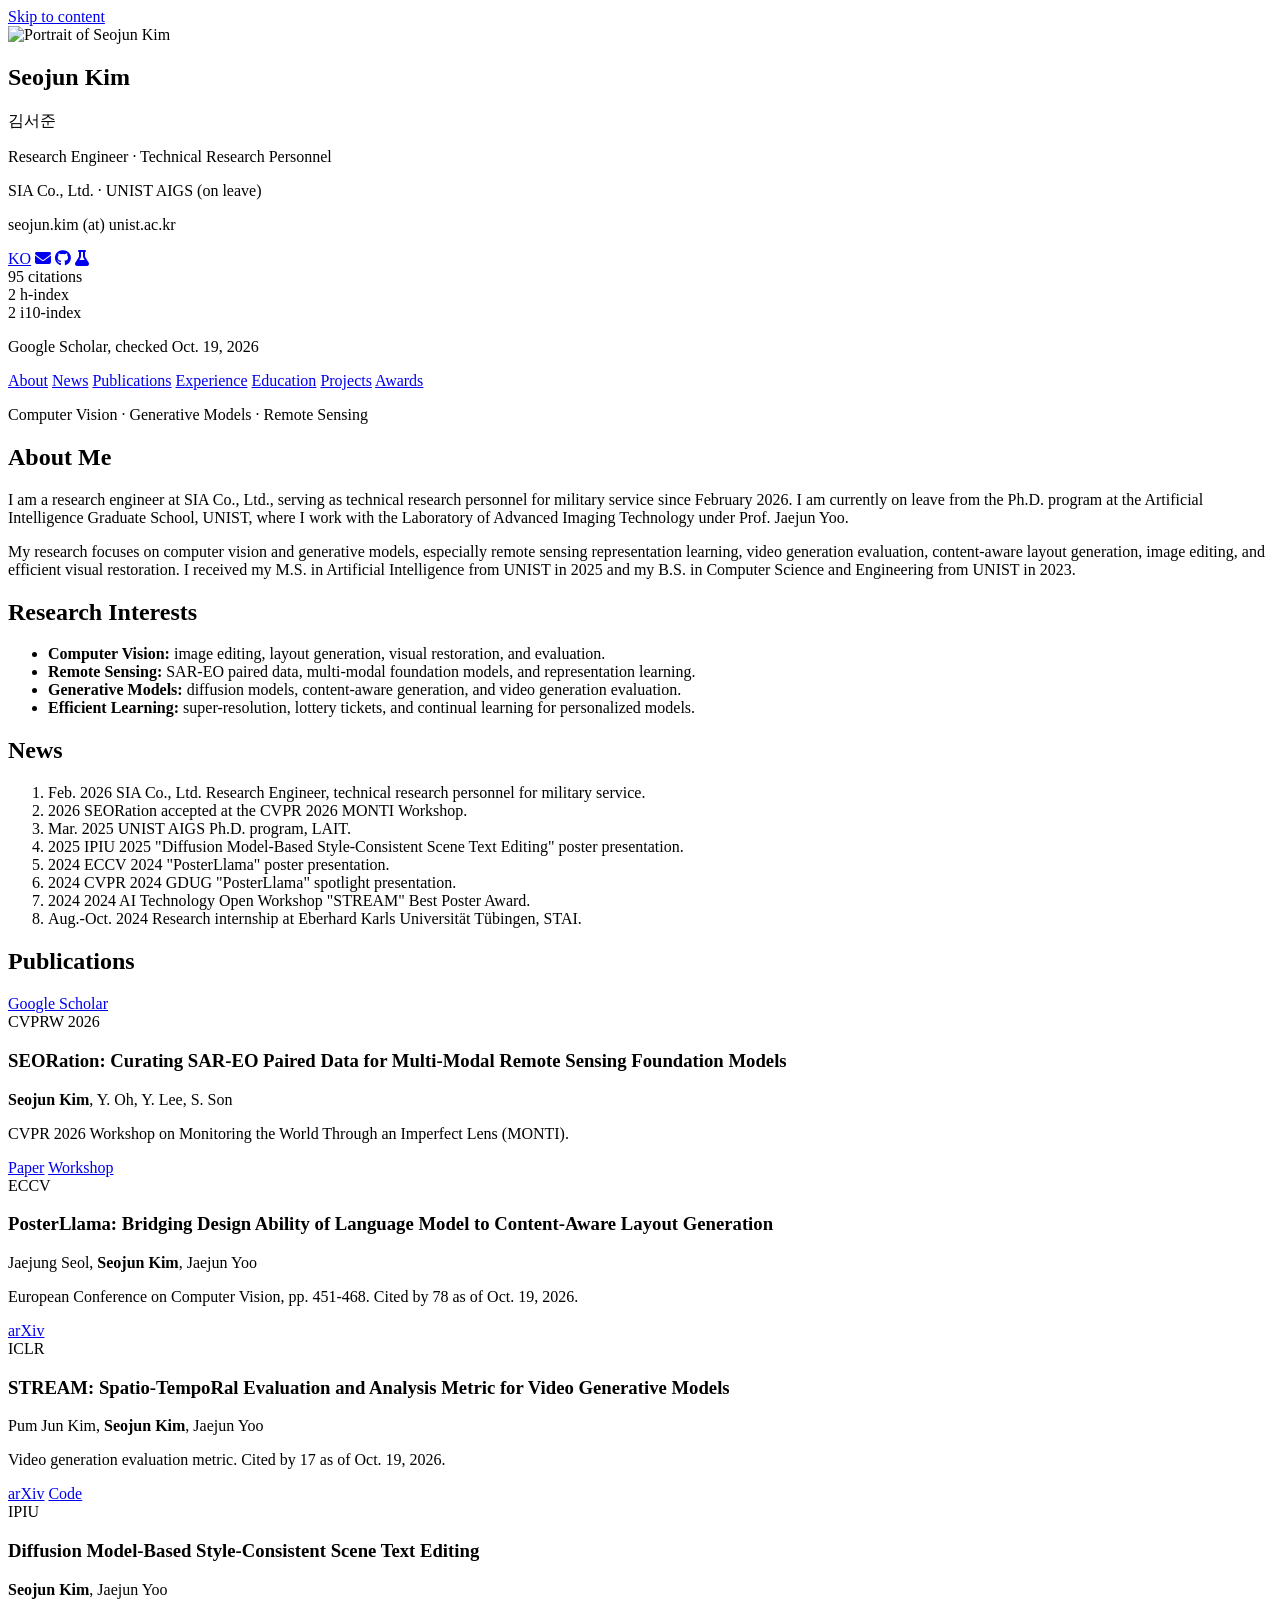
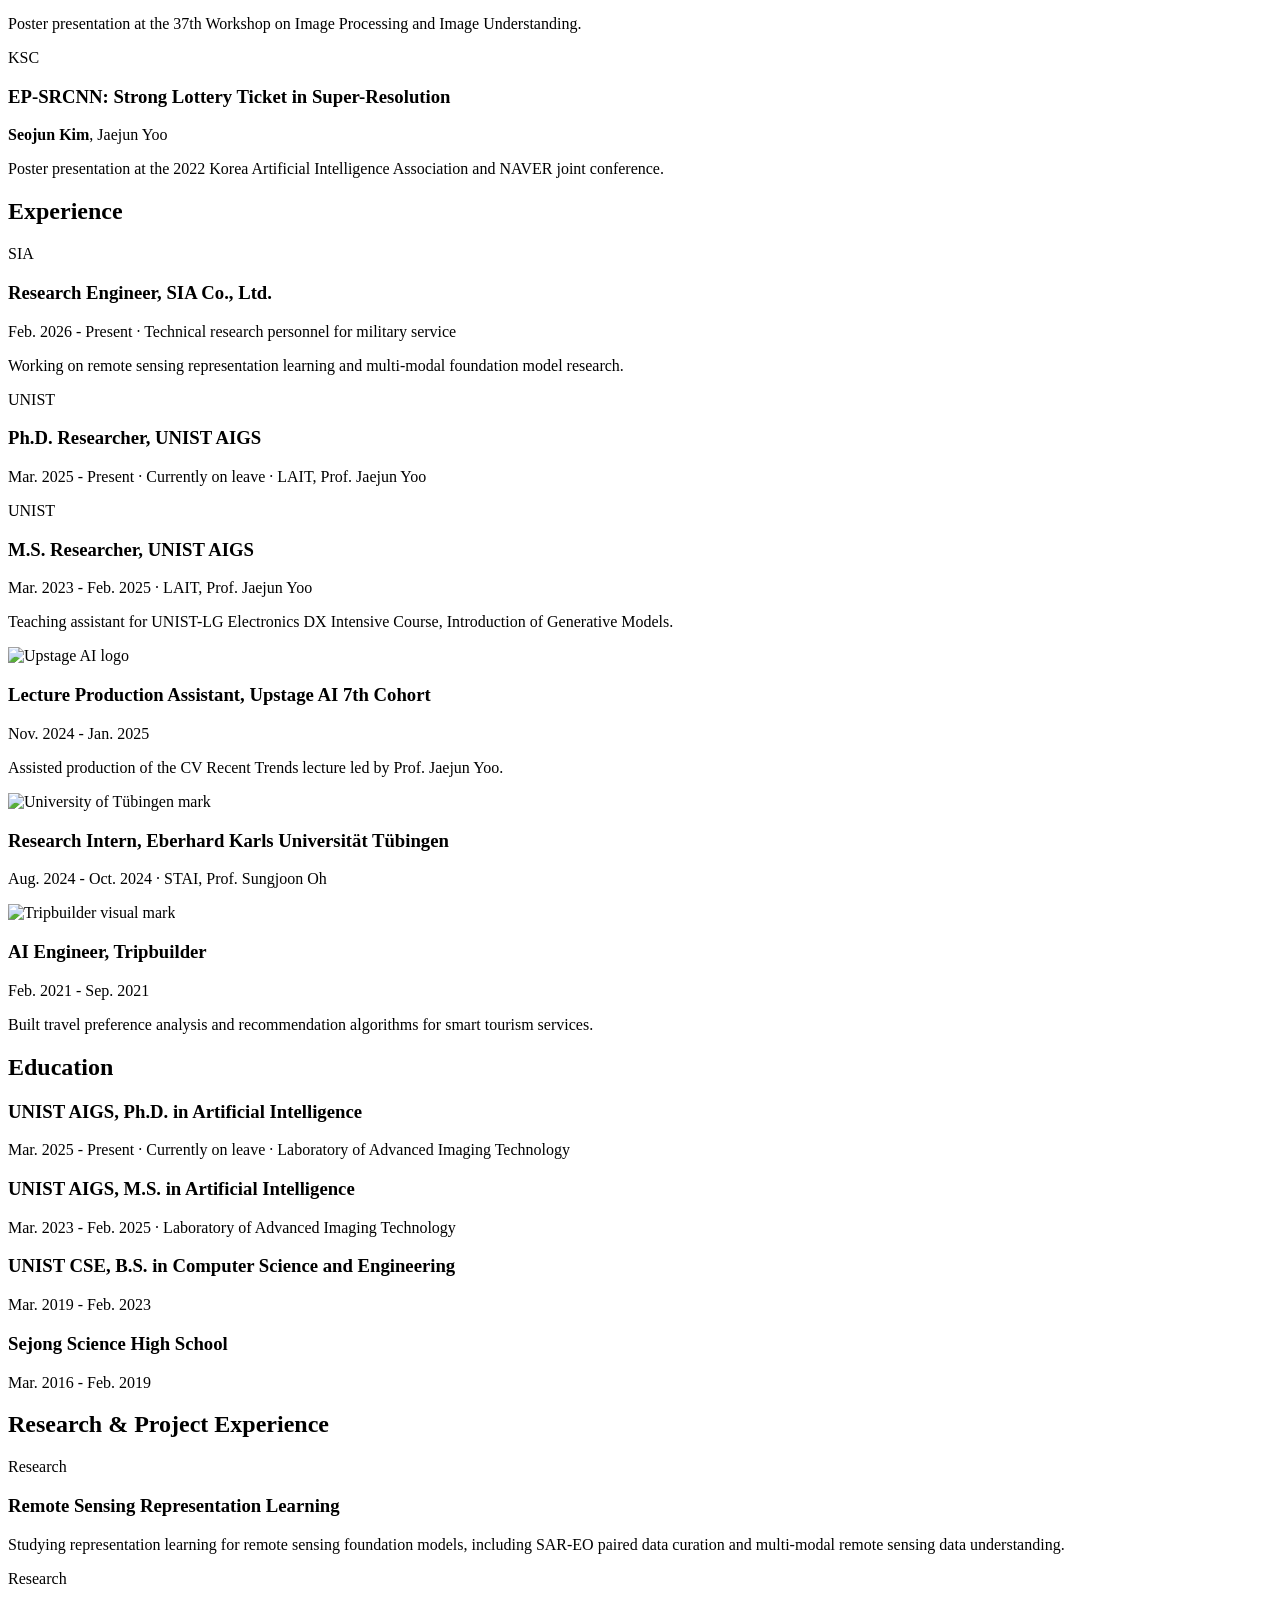
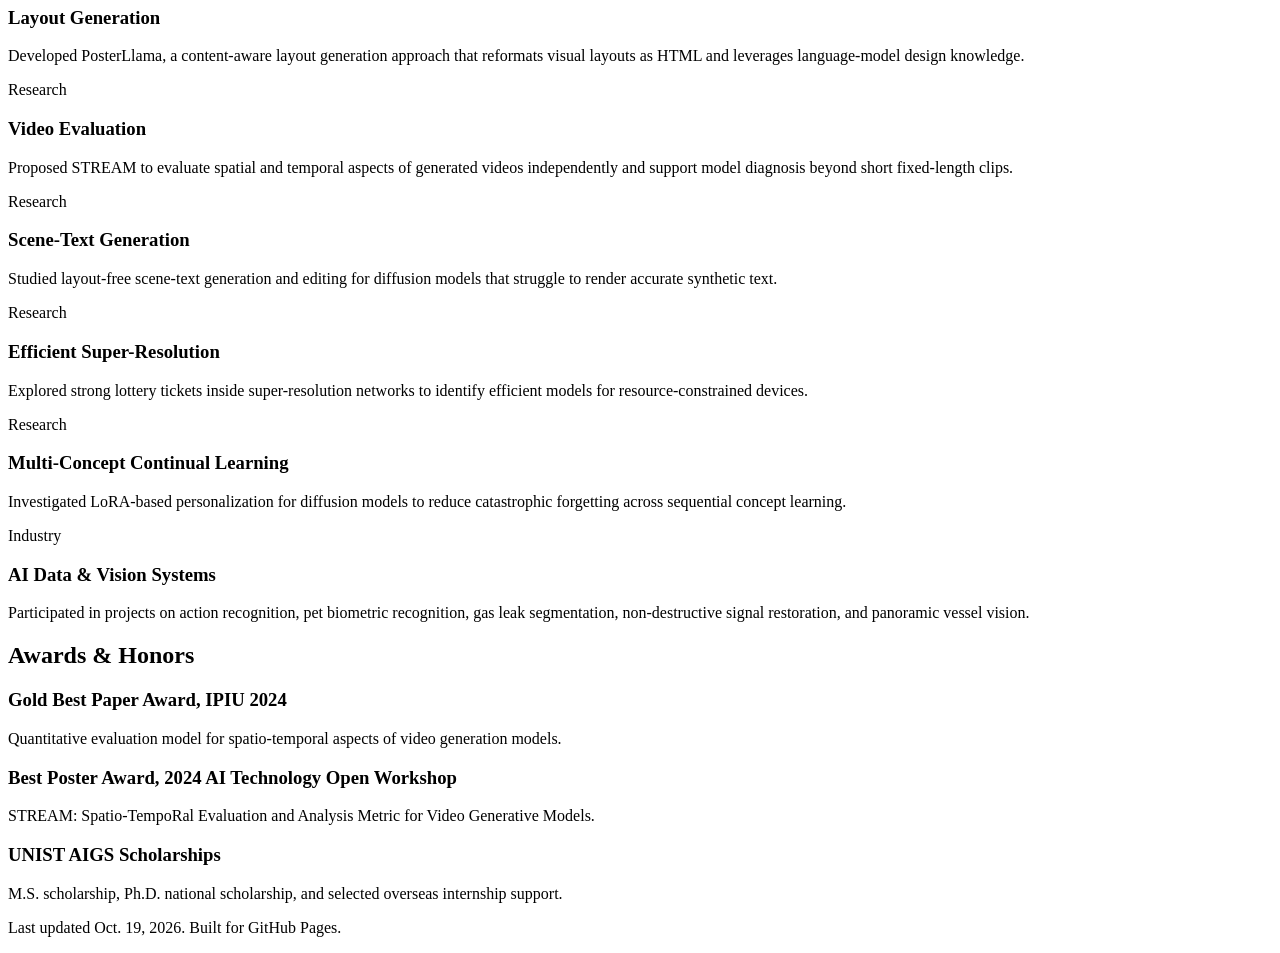
==== commit 4d589751: "Use root homepage URL and redirect legacy page links" ====
--- a/index.html
+++ b/index.html
@@ -8,6 +8,7 @@
       name="description"
       content="Seojun Kim is a research engineer at SIA and a Ph.D. student on leave from AIGS, UNIST, working on computer vision, generative models, image editing, evaluation, and remote sensing representation learning."
     />
+    <meta name="author" content="Seojun Kim" />
     <meta property="og:title" content="Seojun Kim | Research Engineer, SIA" />
     <meta
       property="og:description"
@@ -17,6 +18,14 @@
     <meta property="og:url" content="https://pro2nit.github.io/" />
     <meta property="og:image" content="assets/profile.jpg" />
     <link rel="canonical" href="https://pro2nit.github.io/" />
+    <link
+      rel="stylesheet"
+      href="https://cdnjs.cloudflare.com/ajax/libs/academicons/1.8.6/css/academicons.min.css"
+    />
+    <link
+      rel="stylesheet"
+      href="https://cdnjs.cloudflare.com/ajax/libs/font-awesome/6.4.2/css/all.min.css"
+    />
     <link rel="alternate" hreflang="en" href="index.html" />
     <link rel="alternate" hreflang="ko" href="ko.html" />
     <link rel="icon" href="assets/favicon.svg" type="image/svg+xml" />
@@ -32,18 +41,32 @@
           <p class="korean-name">김서준</p>
           <p class="role">Research Engineer · Technical Research Personnel</p>
           <p class="affiliation">SIA Co., Ltd. · UNIST AIGS (on leave)</p>
+          <p class="email-line">seojun.kim (at) unist.ac.kr</p>
 
           <div class="profile-links" aria-label="Profile links">
-            <a href="ko.html">한국어</a>
-            <a href="mailto:seojun.kim@unist.ac.kr">Email</a>
-            <a href="https://github.com/pro2nit" target="_blank" rel="noreferrer">GitHub</a>
+            <a href="ko.html" aria-label="Korean page" title="Korean">KO</a>
+            <a href="mailto:seojun.kim@unist.ac.kr" aria-label="Email" title="Email"
+              ><i class="fa-solid fa-envelope" aria-hidden="true"></i
+            ></a>
+            <a href="https://github.com/pro2nit" target="_blank" rel="me noreferrer" aria-label="GitHub" title="GitHub"
+              ><i class="fab fa-github" aria-hidden="true"></i
+            ></a>
             <a
               href="https://scholar.google.com/citations?user=A7OStRMAAAAJ&hl=en"
               target="_blank"
               rel="noreferrer"
-              >Scholar</a
+              aria-label="Google Scholar"
+              title="Google Scholar"
+              ><i class="ai ai-google-scholar" aria-hidden="true"></i
             >
-            <a href="https://sites.google.com/view/jaejunyoo" target="_blank" rel="noreferrer">LAIT</a>
+            <a
+              href="https://sites.google.com/view/jaejunyoo"
+              target="_blank"
+              rel="noreferrer"
+              aria-label="LAIT"
+              title="LAIT"
+              ><i class="fa-solid fa-flask" aria-hidden="true"></i
+            ></a>
           </div>
         </div>
 
@@ -68,6 +91,7 @@
           <a href="#news">News</a>
           <a href="#publications">Publications</a>
           <a href="#experience">Experience</a>
+          <a href="#education">Education</a>
           <a href="#projects">Projects</a>
           <a href="#awards">Awards</a>
         </nav>
@@ -90,16 +114,13 @@
             UNIST in 2025 and my B.S. in Computer Science and Engineering from UNIST in 2023.
           </p>
 
-          <div class="interest-grid" aria-label="Research interests">
-            <span>Computer Vision</span>
-            <span>Generative Model</span>
-            <span>Remote Sensing</span>
-            <span>Representation Learning</span>
-            <span>Image Editing</span>
-            <span>Evaluation</span>
-            <span>Layout Generation</span>
-            <span>Efficient Restoration</span>
-          </div>
+          <h2 id="research-interests">Research Interests</h2>
+          <ul class="interest-list" aria-label="Research interests">
+            <li><strong>Computer Vision:</strong> image editing, layout generation, visual restoration, and evaluation.</li>
+            <li><strong>Remote Sensing:</strong> SAR-EO paired data, multi-modal foundation models, and representation learning.</li>
+            <li><strong>Generative Models:</strong> diffusion models, content-aware generation, and video generation evaluation.</li>
+            <li><strong>Efficient Learning:</strong> super-resolution, lottery tickets, and continual learning for personalized models.</li>
+          </ul>
         </section>
 
         <section id="news" class="section">
@@ -152,7 +173,7 @@
           </div>
 
           <article class="publication">
-            <div class="venue">CVPRW 2026</div>
+            <div class="pub-media"><span class="venue">CVPRW 2026</span></div>
             <div>
               <h3>SEORation: Curating SAR-EO Paired Data for Multi-Modal Remote Sensing Foundation Models</h3>
               <p class="authors"><strong>Seojun Kim</strong>, Y. Oh, Y. Lee, S. Son</p>
@@ -167,7 +188,7 @@
           </article>
 
           <article class="publication">
-            <div class="venue">ECCV 2024</div>
+            <div class="pub-media"><span class="venue">ECCV</span></div>
             <div>
               <h3>PosterLlama: Bridging Design Ability of Language Model to Content-Aware Layout Generation</h3>
               <p class="authors">Jaejung Seol, <strong>Seojun Kim</strong>, Jaejun Yoo</p>
@@ -177,7 +198,7 @@
           </article>
 
           <article class="publication">
-            <div class="venue">ICLR 2024</div>
+            <div class="pub-media"><span class="venue">ICLR</span></div>
             <div>
               <h3>STREAM: Spatio-TempoRal Evaluation and Analysis Metric for Video Generative Models</h3>
               <p class="authors">Pum Jun Kim, <strong>Seojun Kim</strong>, Jaejun Yoo</p>
@@ -188,7 +209,7 @@
           </article>
 
           <article class="publication">
-            <div class="venue">IPIU 2025</div>
+            <div class="pub-media"><span class="venue">IPIU</span></div>
             <div>
               <h3>Diffusion Model-Based Style-Consistent Scene Text Editing</h3>
               <p class="authors"><strong>Seojun Kim</strong>, Jaejun Yoo</p>
@@ -197,7 +218,7 @@
           </article>
 
           <article class="publication">
-            <div class="venue">KSC 2022</div>
+            <div class="pub-media"><span class="venue">KSC</span></div>
             <div>
               <h3>EP-SRCNN: Strong Lottery Ticket in Super-Resolution</h3>
               <p class="authors"><strong>Seojun Kim</strong>, Jaejun Yoo</p>
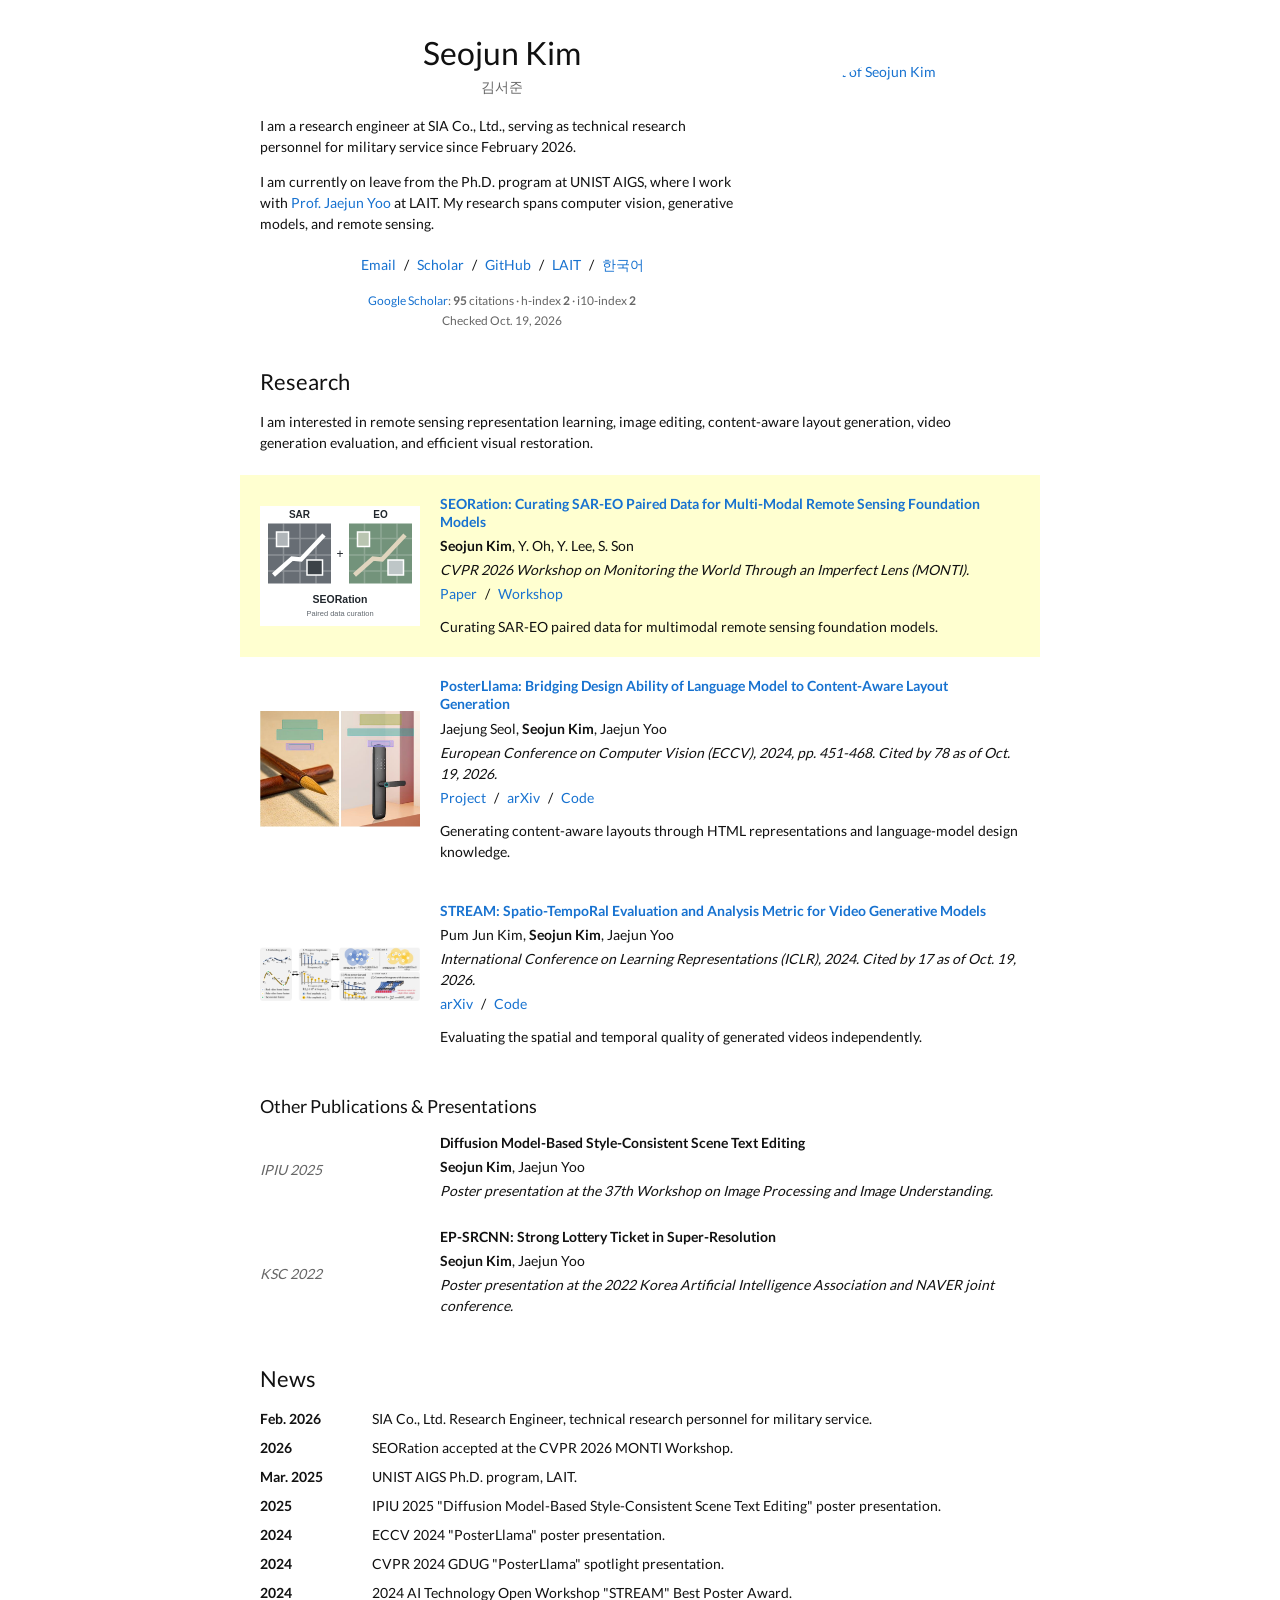
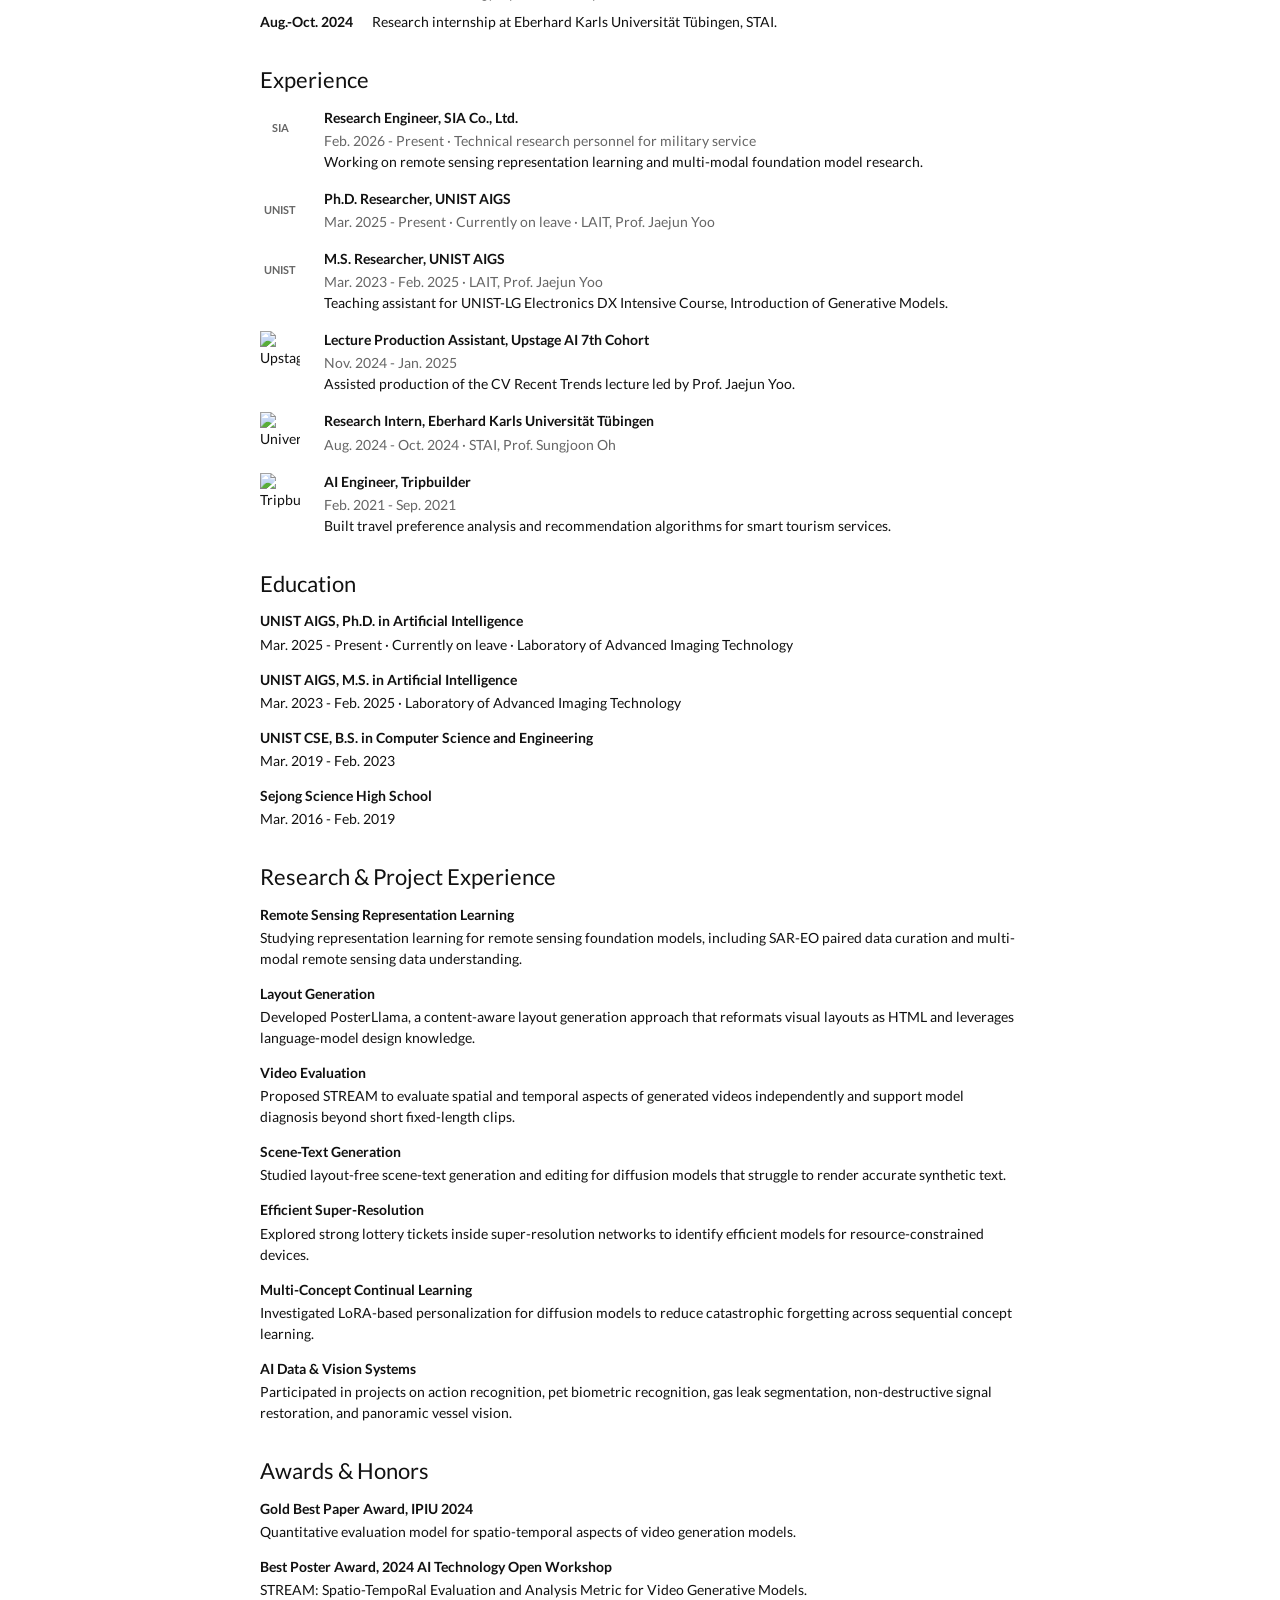
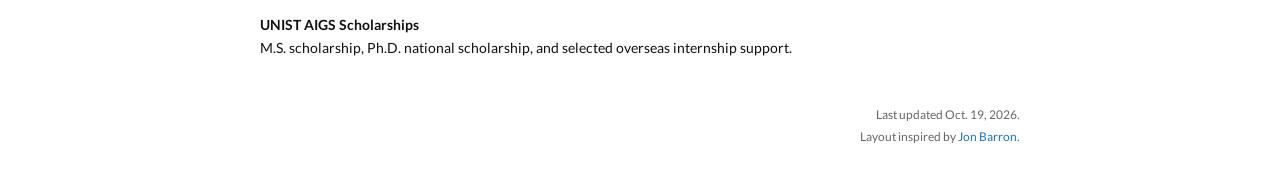
==== commit 1812f322: "Redesign homepage in Jon Barron research style" ====
--- a/index.html
+++ b/index.html
@@ -16,218 +16,131 @@
     />
     <meta property="og:type" content="website" />
     <meta property="og:url" content="https://pro2nit.github.io/" />
-    <meta property="og:image" content="assets/profile.jpg" />
+    <meta property="og:image" content="https://pro2nit.github.io/assets/profile.jpg" />
     <link rel="canonical" href="https://pro2nit.github.io/" />
-    <link
-      rel="stylesheet"
-      href="https://cdnjs.cloudflare.com/ajax/libs/academicons/1.8.6/css/academicons.min.css"
-    />
-    <link
-      rel="stylesheet"
-      href="https://cdnjs.cloudflare.com/ajax/libs/font-awesome/6.4.2/css/all.min.css"
-    />
     <link rel="alternate" hreflang="en" href="index.html" />
     <link rel="alternate" hreflang="ko" href="ko.html" />
     <link rel="icon" href="assets/favicon.svg" type="image/svg+xml" />
-    <link rel="stylesheet" href="styles.css" />
+    <link rel="stylesheet" href="styles.css?v=20261019-jon-barron" />
   </head>
   <body>
     <a class="skip-link" href="#content">Skip to content</a>
-    <div class="site-shell">
-      <aside class="profile-panel" aria-label="Profile">
-        <div class="profile-card">
-          <img class="portrait" src="assets/profile.jpg" alt="Portrait of Seojun Kim" />
+    <main id="content" class="page">
+      <header id="about" class="intro">
+        <div class="intro-copy">
           <h1>Seojun Kim</h1>
-          <p class="korean-name">김서준</p>
-          <p class="role">Research Engineer · Technical Research Personnel</p>
-          <p class="affiliation">SIA Co., Ltd. · UNIST AIGS (on leave)</p>
-          <p class="email-line">seojun.kim (at) unist.ac.kr</p>
-
-          <div class="profile-links" aria-label="Profile links">
-            <a href="ko.html" aria-label="Korean page" title="Korean">KO</a>
-            <a href="mailto:seojun.kim@unist.ac.kr" aria-label="Email" title="Email"
-              ><i class="fa-solid fa-envelope" aria-hidden="true"></i
-            ></a>
-            <a href="https://github.com/pro2nit" target="_blank" rel="me noreferrer" aria-label="GitHub" title="GitHub"
-              ><i class="fab fa-github" aria-hidden="true"></i
-            ></a>
-            <a
-              href="https://scholar.google.com/citations?user=A7OStRMAAAAJ&hl=en"
-              target="_blank"
-              rel="noreferrer"
-              aria-label="Google Scholar"
-              title="Google Scholar"
-              ><i class="ai ai-google-scholar" aria-hidden="true"></i
-            >
-            <a
-              href="https://sites.google.com/view/jaejunyoo"
-              target="_blank"
-              rel="noreferrer"
-              aria-label="LAIT"
-              title="LAIT"
-              ><i class="fa-solid fa-flask" aria-hidden="true"></i
-            ></a>
-          </div>
+          <p class="native-name" lang="ko">김서준</p>
+          <p>I am a research engineer at SIA Co., Ltd., serving as technical research personnel for military service since February 2026.</p>
+          <p>I am currently on leave from the Ph.D. program at UNIST AIGS, where I work with <a href="https://sites.google.com/view/jaejunyoo">Prof. Jaejun Yoo</a> at LAIT. My research spans computer vision, generative models, and remote sensing.</p>
+          <nav class="profile-links" aria-label="Profile links"><a href="mailto:seojun.kim@unist.ac.kr">Email</a> <span aria-hidden="true">/</span> <a href="https://scholar.google.com/citations?user=A7OStRMAAAAJ&amp;hl=en">Scholar</a> <span aria-hidden="true">/</span> <a href="https://github.com/pro2nit" rel="me">GitHub</a> <span aria-hidden="true">/</span> <a href="https://sites.google.com/view/jaejunyoo">LAIT</a> <span aria-hidden="true">/</span> <a href="ko.html" lang="ko" hreflang="ko">한국어</a></nav>
+          <p class="scholar-stats">
+            <a href="https://scholar.google.com/citations?user=A7OStRMAAAAJ&amp;hl=en">Google Scholar</a>:
+            <span class="metric"><strong class="fact-number">95</strong> citations</span> ·
+            <span class="metric">h-index <strong class="fact-number">2</strong></span> ·
+            <span class="metric">i10-index <strong class="fact-number">2</strong></span>
+            <span class="checked"><time datetime="2026-10-19">Checked Oct. 19, 2026</time></span>
+          </p>
         </div>
-
-        <div class="quick-facts" aria-label="Quick facts">
-          <div>
-            <span class="fact-number">95</span>
-            <span class="fact-label">citations</span>
-          </div>
-          <div>
-            <span class="fact-number">2</span>
-            <span class="fact-label">h-index</span>
-          </div>
-          <div>
-            <span class="fact-number">2</span>
-            <span class="fact-label">i10-index</span>
-          </div>
-          <p>Google Scholar, checked <time datetime="2026-10-19">Oct. 19, 2026</time></p>
+        <a class="portrait-link" href="assets/profile.jpg" aria-label="Portrait of Seojun Kim">
+          <img class="portrait" src="assets/profile.jpg" width="240" height="240" alt="Portrait of Seojun Kim" fetchpriority="high" />
+        </a>
+      </header>
+
+      <section id="publications" class="section research">
+        <h2>Research</h2>
+        <p class="research-intro">I am interested in remote sensing representation learning, image editing, content-aware layout generation, video generation evaluation, and efficient visual restoration.</p>
+        <div class="publication-list">
+          <article class="publication featured">
+            <a class="paper-thumbnail" href="https://openreview.net/forum?id=Ob6eVCvPUp"><img src="assets/papers/seoration.svg" alt="SAR-EO paired-data schematic for SEORation" width="320" height="240" loading="lazy" /></a>
+            <div class="paper-info">
+              <h3><a href="https://openreview.net/forum?id=Ob6eVCvPUp">SEORation: Curating SAR-EO Paired Data for Multi-Modal Remote Sensing Foundation Models</a></h3>
+              <p class="authors"><strong>Seojun Kim</strong>, Y. Oh, Y. Lee, S. Son</p>
+              <p class="meta">CVPR 2026 Workshop on Monitoring the World Through an Imperfect Lens (MONTI).</p>
+              <p class="paper-links"><a href="https://openreview.net/forum?id=Ob6eVCvPUp" target="_blank" rel="noreferrer">Paper</a> <span aria-hidden="true">/</span> <a href="https://sites.google.com/view/monti2026/home" target="_blank" rel="noreferrer"
+                >Workshop</a
+              ></p>
+              <p class="paper-summary">Curating SAR-EO paired data for multimodal remote sensing foundation models.</p>
+            </div>
+          </article>
+          <article class="publication">
+            <a class="paper-thumbnail" href="https://arxiv.org/abs/2404.00995"><img src="assets/papers/posterllama.jpg" alt="Layout generation results from the PosterLlama paper" width="320" height="240" loading="lazy" /></a>
+            <div class="paper-info">
+              <h3><a href="https://arxiv.org/abs/2404.00995">PosterLlama: Bridging Design Ability of Language Model to Content-Aware Layout Generation</a></h3>
+              <p class="authors">Jaejung Seol, <strong>Seojun Kim</strong>, Jaejun Yoo</p>
+              <p class="meta">European Conference on Computer Vision (ECCV), 2024, pp. 451-468. Cited by 78 as of Oct. 19, 2026.</p>
+              <p class="paper-links"><a href="https://lait-cvlab.github.io/PosterLlama/">Project</a> <span aria-hidden="true">/</span> <a href="https://arxiv.org/abs/2404.00995" target="_blank" rel="noreferrer">arXiv</a> <span aria-hidden="true">/</span> <a href="https://github.com/jaepoong/PosterLlama">Code</a></p>
+              <p class="paper-summary">Generating content-aware layouts through HTML representations and language-model design knowledge.</p>
+            </div>
+          </article>
+          <article class="publication">
+            <a class="paper-thumbnail" href="https://arxiv.org/abs/2403.09669"><img src="assets/papers/stream.jpg" alt="Evaluation pipeline from the STREAM paper" width="320" height="240" loading="lazy" /></a>
+            <div class="paper-info">
+              <h3><a href="https://arxiv.org/abs/2403.09669">STREAM: Spatio-TempoRal Evaluation and Analysis Metric for Video Generative Models</a></h3>
+              <p class="authors">Pum Jun Kim, <strong>Seojun Kim</strong>, Jaejun Yoo</p>
+              <p class="meta">International Conference on Learning Representations (ICLR), 2024. Cited by 17 as of Oct. 19, 2026.</p>
+              <p class="paper-links"><a href="https://arxiv.org/abs/2403.09669" target="_blank" rel="noreferrer">arXiv</a> <span aria-hidden="true">/</span> <a href="https://github.com/pro2nit/STREAM" target="_blank" rel="noreferrer">Code</a></p>
+              <p class="paper-summary">Evaluating the spatial and temporal quality of generated videos independently.</p>
+            </div>
+          </article>
         </div>
-
-        <nav class="side-nav" aria-label="Page sections">
-          <a href="#about">About</a>
-          <a href="#news">News</a>
-          <a href="#publications">Publications</a>
-          <a href="#experience">Experience</a>
-          <a href="#education">Education</a>
-          <a href="#projects">Projects</a>
-          <a href="#awards">Awards</a>
-        </nav>
-      </aside>
-
-      <main id="content">
-        <section id="about" class="section intro">
-          <p class="eyebrow">Computer Vision · Generative Models · Remote Sensing</p>
-          <h2>About Me</h2>
-          <p>
-            I am a research engineer at SIA Co., Ltd., serving as technical research personnel for
-            military service since February 2026. I am currently on leave from the Ph.D. program at the
-            Artificial Intelligence Graduate School, UNIST, where I work with the Laboratory of Advanced
-            Imaging Technology under Prof. Jaejun Yoo.
-          </p>
-          <p>
-            My research focuses on computer vision and generative models, especially remote sensing
-            representation learning, video generation evaluation, content-aware layout generation, image
-            editing, and efficient visual restoration. I received my M.S. in Artificial Intelligence from
-            UNIST in 2025 and my B.S. in Computer Science and Engineering from UNIST in 2023.
-          </p>
-
-          <h2 id="research-interests">Research Interests</h2>
-          <ul class="interest-list" aria-label="Research interests">
-            <li><strong>Computer Vision:</strong> image editing, layout generation, visual restoration, and evaluation.</li>
-            <li><strong>Remote Sensing:</strong> SAR-EO paired data, multi-modal foundation models, and representation learning.</li>
-            <li><strong>Generative Models:</strong> diffusion models, content-aware generation, and video generation evaluation.</li>
-            <li><strong>Efficient Learning:</strong> super-resolution, lottery tickets, and continual learning for personalized models.</li>
-          </ul>
-        </section>
-
-        <section id="news" class="section">
-          <h2>News</h2>
-          <ol class="news-list">
-            <li>
-              <time datetime="2026-02">Feb. 2026</time>
-              SIA Co., Ltd. Research Engineer, technical research personnel for military service.
-            </li>
-            <li>
-              <time datetime="2026">2026</time>
-              SEORation accepted at the CVPR 2026 MONTI Workshop.
-            </li>
-            <li>
-              <time datetime="2025-03">Mar. 2025</time>
-              UNIST AIGS Ph.D. program, LAIT.
-            </li>
-            <li>
-              <time datetime="2025">2025</time>
-              IPIU 2025 "Diffusion Model-Based Style-Consistent Scene Text Editing" poster presentation.
-            </li>
-            <li>
-              <time datetime="2024">2024</time>
-              ECCV 2024 "PosterLlama" poster presentation.
-            </li>
-            <li>
-              <time datetime="2024">2024</time>
-              CVPR 2024 GDUG "PosterLlama" spotlight presentation.
-            </li>
-            <li>
-              <time datetime="2024">2024</time>
-              2024 AI Technology Open Workshop "STREAM" Best Poster Award.
-            </li>
-            <li>
-              <time datetime="2024-08">Aug.-Oct. 2024</time>
-              Research internship at Eberhard Karls Universität Tübingen, STAI.
-            </li>
-          </ol>
-        </section>
-
-        <section id="publications" class="section">
-          <div class="section-heading">
-            <h2>Publications</h2>
-            <a
-              href="https://scholar.google.com/citations?user=A7OStRMAAAAJ&hl=en"
-              target="_blank"
-              rel="noreferrer"
-              >Google Scholar</a
-            >
-          </div>
-
-          <article class="publication">
-            <div class="pub-media"><span class="venue">CVPRW 2026</span></div>
-            <div>
-              <h3>SEORation: Curating SAR-EO Paired Data for Multi-Modal Remote Sensing Foundation Models</h3>
-              <p class="authors"><strong>Seojun Kim</strong>, Y. Oh, Y. Lee, S. Son</p>
-              <p class="meta">
-                CVPR 2026 Workshop on Monitoring the World Through an Imperfect Lens (MONTI).
-              </p>
-              <a href="https://openreview.net/forum?id=Ob6eVCvPUp" target="_blank" rel="noreferrer">Paper</a>
-              <a href="https://sites.google.com/view/monti2026/home" target="_blank" rel="noreferrer"
-                >Workshop</a
-              >
-            </div>
-          </article>
-
-          <article class="publication">
-            <div class="pub-media"><span class="venue">ECCV</span></div>
-            <div>
-              <h3>PosterLlama: Bridging Design Ability of Language Model to Content-Aware Layout Generation</h3>
-              <p class="authors">Jaejung Seol, <strong>Seojun Kim</strong>, Jaejun Yoo</p>
-              <p class="meta">European Conference on Computer Vision, pp. 451-468. Cited by 78 as of Oct. 19, 2026.</p>
-              <a href="https://arxiv.org/abs/2404.00995" target="_blank" rel="noreferrer">arXiv</a>
-            </div>
-          </article>
-
-          <article class="publication">
-            <div class="pub-media"><span class="venue">ICLR</span></div>
-            <div>
-              <h3>STREAM: Spatio-TempoRal Evaluation and Analysis Metric for Video Generative Models</h3>
-              <p class="authors">Pum Jun Kim, <strong>Seojun Kim</strong>, Jaejun Yoo</p>
-              <p class="meta">Video generation evaluation metric. Cited by 17 as of Oct. 19, 2026.</p>
-              <a href="https://arxiv.org/abs/2403.09669" target="_blank" rel="noreferrer">arXiv</a>
-              <a href="https://github.com/pro2nit/STREAM" target="_blank" rel="noreferrer">Code</a>
-            </div>
-          </article>
-
-          <article class="publication">
-            <div class="pub-media"><span class="venue">IPIU</span></div>
-            <div>
+        <h3 class="section-subtitle">Other Publications & Presentations</h3>
+          <article class="publication publication--text">
+            <div class="paper-venue">IPIU 2025</div>
+            <div class="paper-info">
               <h3>Diffusion Model-Based Style-Consistent Scene Text Editing</h3>
               <p class="authors"><strong>Seojun Kim</strong>, Jaejun Yoo</p>
               <p class="meta">Poster presentation at the 37th Workshop on Image Processing and Image Understanding.</p>
             </div>
           </article>
-
-          <article class="publication">
-            <div class="pub-media"><span class="venue">KSC</span></div>
-            <div>
+          <article class="publication publication--text">
+            <div class="paper-venue">KSC 2022</div>
+            <div class="paper-info">
               <h3>EP-SRCNN: Strong Lottery Ticket in Super-Resolution</h3>
               <p class="authors"><strong>Seojun Kim</strong>, Jaejun Yoo</p>
               <p class="meta">Poster presentation at the 2022 Korea Artificial Intelligence Association and NAVER joint conference.</p>
             </div>
           </article>
-        </section>
-
-        <section id="experience" class="section">
+      </section>
+
+      <section id="news" class="section">
+          <h2>News</h2>
+          <ol class="news-list">
+            <li>
+              <time datetime="2026-02">Feb. 2026</time>
+              SIA Co., Ltd. Research Engineer, technical research personnel for military service.
+            </li>
+            <li>
+              <time datetime="2026">2026</time>
+              SEORation accepted at the CVPR 2026 MONTI Workshop.
+            </li>
+            <li>
+              <time datetime="2025-03">Mar. 2025</time>
+              UNIST AIGS Ph.D. program, LAIT.
+            </li>
+            <li>
+              <time datetime="2025">2025</time>
+              IPIU 2025 "Diffusion Model-Based Style-Consistent Scene Text Editing" poster presentation.
+            </li>
+            <li>
+              <time datetime="2024">2024</time>
+              ECCV 2024 "PosterLlama" poster presentation.
+            </li>
+            <li>
+              <time datetime="2024">2024</time>
+              CVPR 2024 GDUG "PosterLlama" spotlight presentation.
+            </li>
+            <li>
+              <time datetime="2024">2024</time>
+              2024 AI Technology Open Workshop "STREAM" Best Poster Award.
+            </li>
+            <li>
+              <time datetime="2024-08">Aug.-Oct. 2024</time>
+              Research internship at Eberhard Karls Universität Tübingen, STAI.
+            </li>
+          </ol>
+        </section>
+
+      <section id="experience" class="section">
           <h2>Experience</h2>
           <div class="timeline">
             <article>
@@ -279,7 +192,7 @@
           </div>
         </section>
 
-        <section id="education" class="section">
+      <section id="education" class="section">
           <h2>Education</h2>
           <div class="compact-list">
             <article>
@@ -301,7 +214,7 @@
           </div>
         </section>
 
-        <section id="projects" class="section">
+      <section id="projects" class="section">
           <h2>Research & Project Experience</h2>
           <div class="project-grid">
             <article>
@@ -363,7 +276,7 @@
           </div>
         </section>
 
-        <section id="awards" class="section">
+      <section id="awards" class="section">
           <h2>Awards & Honors</h2>
           <div class="compact-list">
             <article>
@@ -381,10 +294,10 @@
           </div>
         </section>
 
-        <footer class="site-footer">
-          <p>Last updated <time datetime="2026-10-19">Oct. 19, 2026</time>. Built for GitHub Pages.</p>
-        </footer>
-      </main>
-    </div>
+      <footer class="site-footer">
+        <p>Last updated <time datetime="2026-10-19">Oct. 19, 2026</time>.</p>
+        <p>Layout inspired by <a href="https://jonbarron.info/">Jon Barron</a>.</p>
+      </footer>
+    </main>
   </body>
 </html>
--- a/styles.css
+++ b/styles.css
@@ -0,0 +1,94 @@
+@font-face {
+  font-family: Lato; font-style: normal; font-weight: 400; font-display: swap;
+  src: url("assets/fonts/lato-regular.woff2") format("woff2");
+}
+@font-face {
+  font-family: Lato; font-style: normal; font-weight: 700; font-display: swap;
+  src: url("assets/fonts/lato-bold.woff2") format("woff2");
+}
+:root {
+  color-scheme: light;
+  --text: #111111; --muted: #666666; --link: #1772d0;
+  --link-hover: #d87613; --highlight: #ffffd0;
+}
+* { box-sizing: border-box; }
+html { scroll-behavior: smooth; }
+body {
+  margin: 0; background: #ffffff; color: var(--text);
+  font: 14px/1.5 Lato, "Apple SD Gothic Neo", "Malgun Gothic", Arial, sans-serif;
+}
+a { color: var(--link); text-decoration: none; }
+a:hover { color: var(--link-hover); }
+a:focus-visible { outline: 2px solid var(--link); outline-offset: 4px; }
+img { max-width: 100%; }
+p { margin: 0 0 14px; }
+h1, h2, h3 { margin: 0; line-height: 1.3; }
+h1 { font-size: 32px; font-weight: 400; text-align: center; }
+h2 { margin-bottom: 14px; font-size: 22px; font-weight: 400; }
+h3 { font-size: 14px; font-weight: 700; }
+strong { font-weight: 700; }
+.skip-link { position: absolute; top: -60px; left: 16px; z-index: 2; padding: 8px 12px; background: #ffffff; }
+.skip-link:focus { top: 12px; }
+.page { width: min(100% - 40px, 800px); margin: 32px auto 28px; }
+.intro { display: grid; grid-template-columns: minmax(0, 1fr) 240px; align-items: center; gap: 36px; padding: 0 20px; margin-bottom: 38px; }
+.native-name { text-align: center; color: var(--muted); margin: 2px 0 18px; }
+.intro-copy > p:not(.native-name):not(.scholar-stats) { text-wrap: pretty; }
+.portrait-link { display: block; }
+.portrait { display: block; width: 240px; height: 240px; border-radius: 50%; object-fit: cover; object-position: center 30%; }
+.profile-links { text-align: center; margin-top: 18px; line-height: 1.9; }
+.profile-links span, .paper-links span { margin: 0 5px; color: var(--text); }
+.scholar-stats { margin: 14px 0 0; text-align: center; font-size: 12px; color: var(--muted); }
+.metric { white-space: nowrap; }
+.checked { display: block; margin-top: 2px; }
+.section { margin: 0 20px 34px; scroll-margin-top: 24px; }
+.research-intro { margin-bottom: 22px; }
+.publication { display: grid; grid-template-columns: 160px minmax(0, 1fr); align-items: center; gap: 20px; padding: 20px; margin: 0 -20px; }
+.publication.featured { background: var(--highlight); }
+.paper-thumbnail { display: block; }
+.paper-thumbnail img { display: block; width: 160px; height: 132px; object-fit: contain; }
+.paper-info { min-width: 0; }
+.paper-info h3 { margin-bottom: 4px; }
+.authors, .meta, .paper-links { margin-bottom: 3px; }
+.meta { font-style: italic; }
+.paper-summary { margin: 12px 0 0; }
+.section-subtitle { font-size: 18px; font-weight: 400; margin: 28px 0 4px; }
+.publication--text { padding-top: 12px; padding-bottom: 12px; }
+.paper-venue { color: var(--muted); font-style: italic; }
+.news-list { padding: 0; margin: 0; list-style: none; }
+.news-list li { display: grid; grid-template-columns: 100px minmax(0, 1fr); gap: 12px; margin: 0 0 8px; }
+.news-list time { font-weight: 700; }
+.timeline article { display: grid; grid-template-columns: 48px minmax(0, 1fr); gap: 16px; align-items: start; margin: 0 0 18px; }
+.timeline img { display: block; width: 40px; height: 40px; object-fit: contain; }
+.org-mark { display: flex; align-items: center; justify-content: center; width: 40px; min-height: 40px; color: var(--muted); font-size: 11px; font-weight: 700; }
+.timeline h3, .compact-list h3, .project-grid h3 { margin-bottom: 3px; }
+.timeline p, .compact-list p, .project-grid p { margin-bottom: 0; }
+.timeline .meta { color: var(--muted); font-style: normal; }
+.compact-list article, .project-grid article { margin-bottom: 16px; }
+.compact-list article:last-child, .project-grid article:last-child { margin-bottom: 0; }
+.tag { display: none; }
+.site-footer { margin: 48px 20px 0; text-align: right; color: var(--muted); font-size: 12px; }
+.site-footer p { margin-bottom: 4px; }
+@media (max-width: 700px) {
+  .intro { grid-template-columns: minmax(0, 1fr) 190px; gap: 24px; padding: 0; }
+  .portrait { width: 190px; height: 190px; }
+  .section { margin-right: 0; margin-left: 0; }
+  .publication { margin-right: 0; margin-left: 0; padding: 16px 12px; grid-template-columns: 130px minmax(0, 1fr); gap: 16px; }
+  .paper-thumbnail img { width: 130px; height: 120px; }
+  .site-footer { margin-right: 0; margin-left: 0; }
+}
+@media (max-width: 520px) {
+  .page { width: calc(100% - 32px); margin-top: 28px; }
+  .intro { display: flex; flex-direction: column; gap: 22px; margin-bottom: 30px; }
+  .portrait-link { order: -1; }
+  .portrait { width: 172px; height: 172px; }
+  h1 { font-size: 30px; }
+  .native-name { margin-bottom: 16px; }
+  .profile-links { margin-top: 14px; }
+  .publication { grid-template-columns: 100px minmax(0, 1fr); align-items: start; gap: 14px; padding: 16px 10px; }
+  .paper-thumbnail img { width: 100px; height: 100px; }
+  .publication--text { grid-template-columns: 76px minmax(0, 1fr); }
+  .paper-info { overflow-wrap: anywhere; }
+  .news-list li { grid-template-columns: 82px minmax(0, 1fr); gap: 8px; }
+  .site-footer { margin-top: 34px; }
+}
+@media (prefers-reduced-motion: reduce) { html { scroll-behavior: auto; } }
